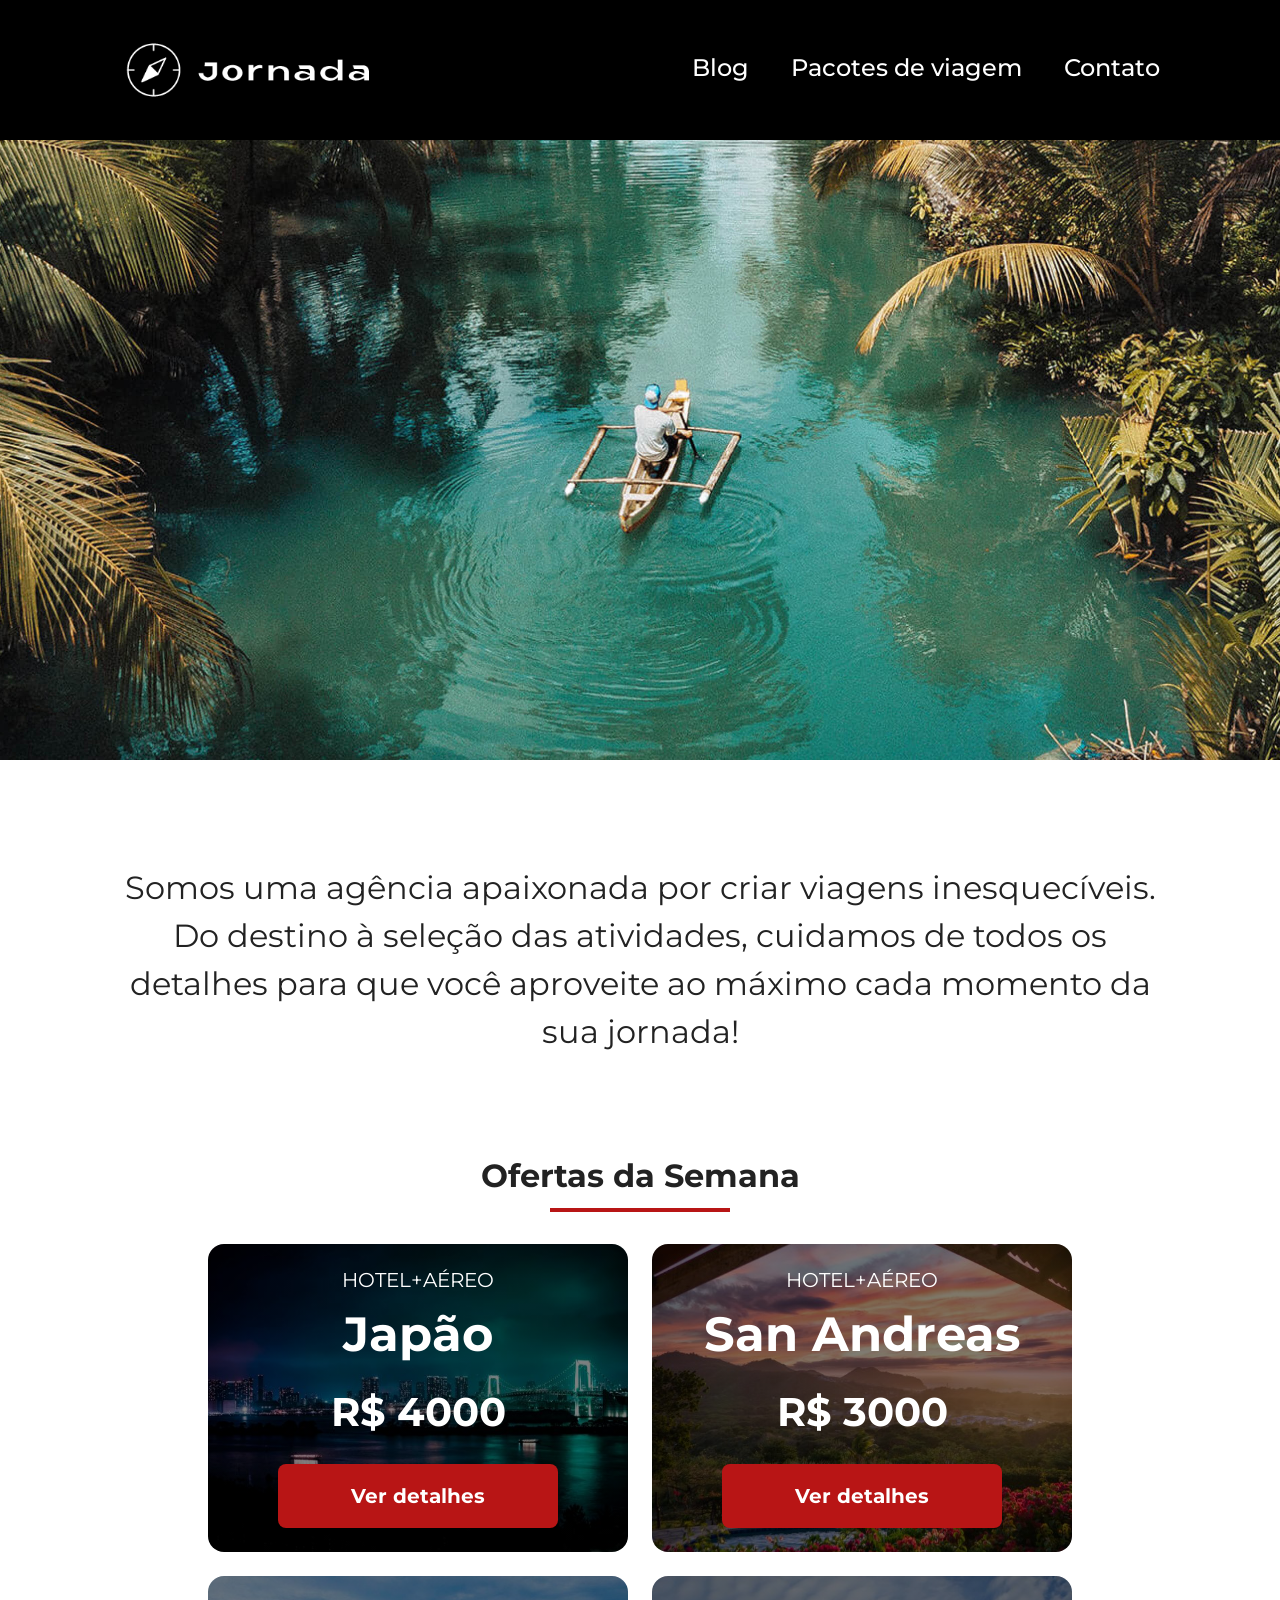
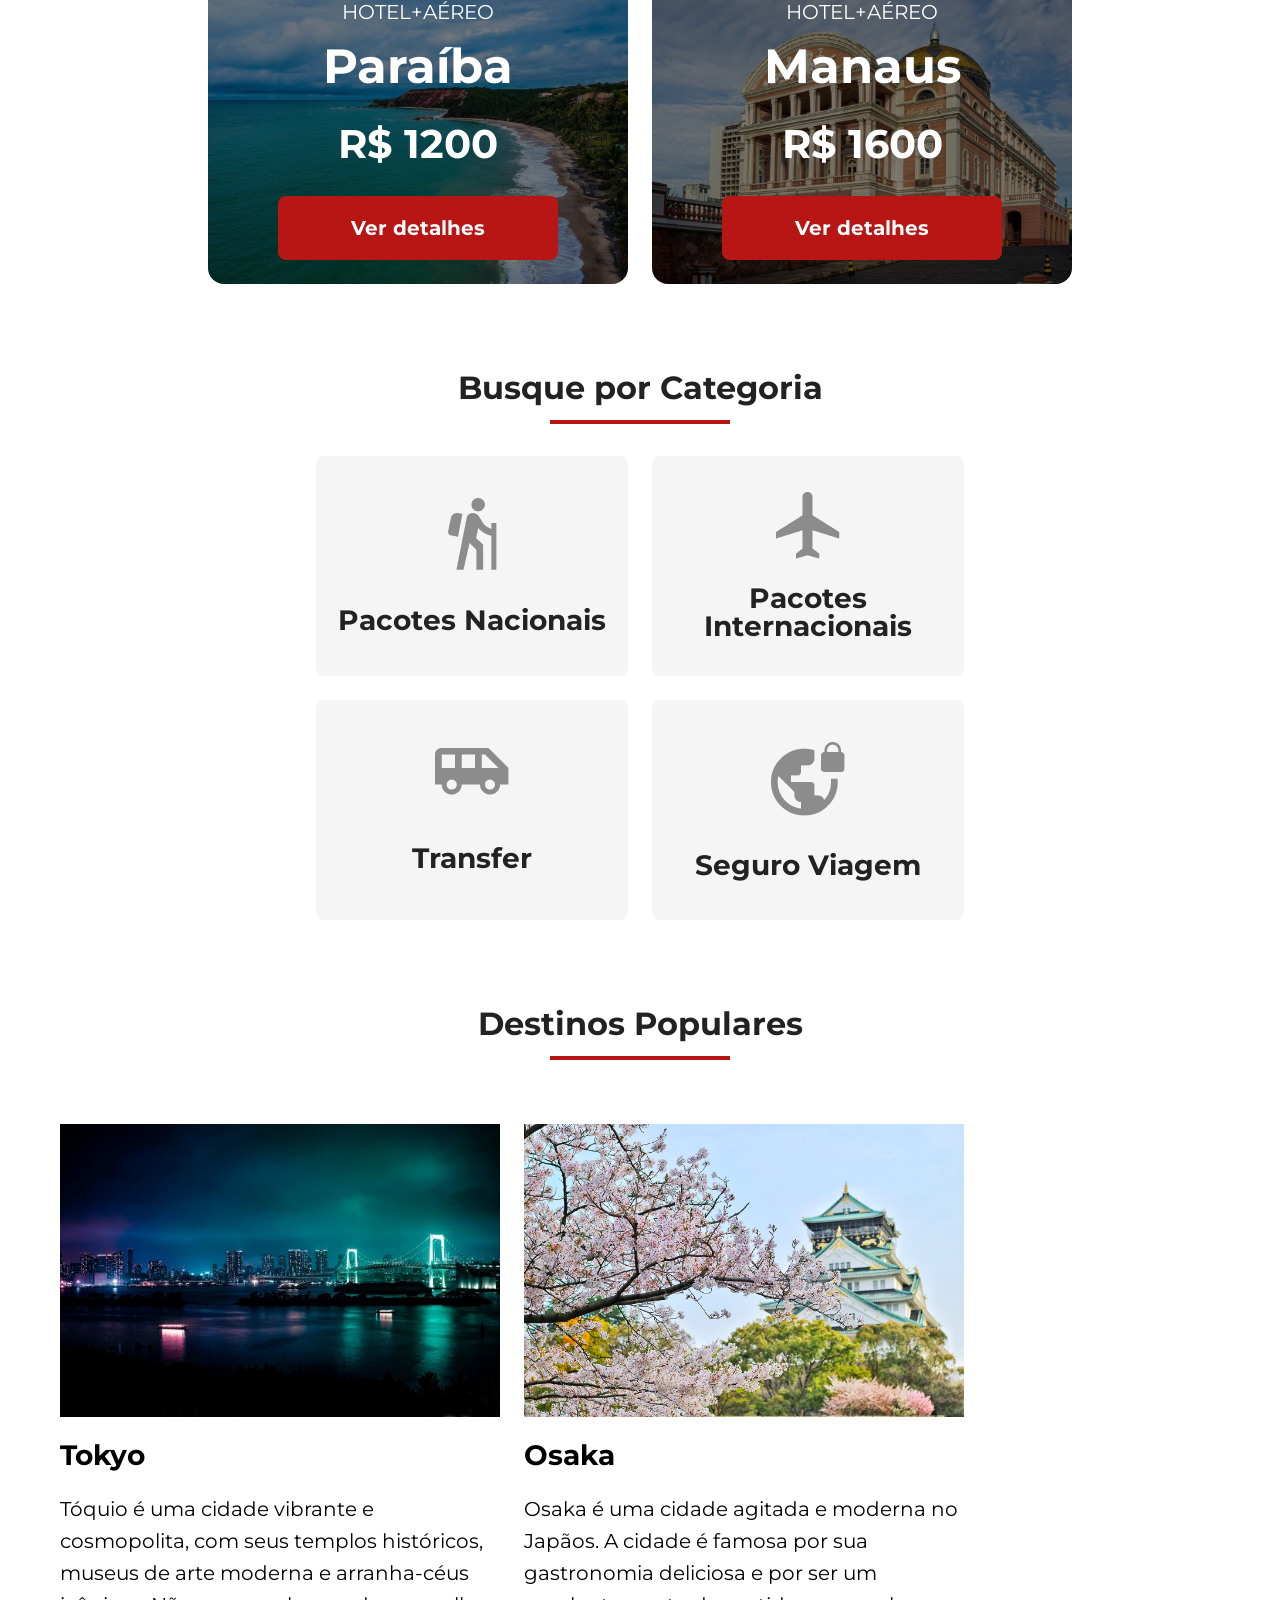
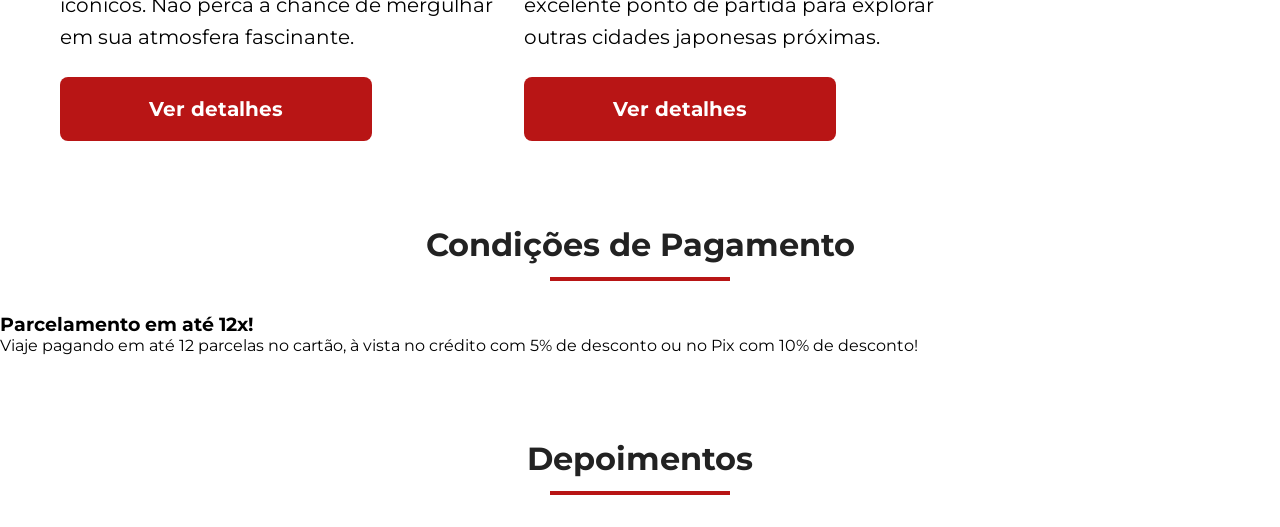
==== index.html @ 53c97cdc "estrutura da secao" ====
<!doctype html>
<html lang="pt-BR">
  <head>
    <meta charset="UTF-8" />
    <meta name="viewport" content="width=device-width, initial-scale=1.0" />
    <link rel="icon" href="./imgs/favicon.png" type="image/png" />
    <link rel="stylesheet" href="./css/styles.css" />
    <title>Jornada Viagens</title>
  </head>
  <body>
    <header class="main-header">
      <a class="logo" href="index.html" title="voltar para a página inicial">
        <img
          class="img-mobile"
          src="./imgs/logo-bussola-white.png"
          alt="Bussola do logo Jornada Viagens na cor branca"
        />
        <img
          class="img-desktop"
          src="./imgs/jornada-logo.png"
          alt="Logo Jornada Viagens na cor branca"
        />
      </a>
      <div class="navigation-menu">
        <label for="menu">
          <img src="./imgs/hamburguer-menu.png" alt="menu" />
        </label>
        <input type="checkbox" id="menu" hidden />
        <nav>
          <ul class="list-links">
            <li>
              <a href="blog.html" target="_blank" title="Acessar Blog">Blog</a>
            </li>
            <li>
              <a
                href="pacotes-de-viagens.html"
                target="_blank"
                title="Acessar Pacotes de viagem"
                >Pacotes de viagem</a
              >
            </li>
            <li>
              <a href="contato.html" target="_blank" title="Acessar Contato"
                >Contato</a
              >
            </li>
          </ul>
        </nav>
      </div>
    </header>
    <section class="hero-section">
      <div class="hero-img"></div>
      <h2>
        Somos uma agência apaixonada por criar viagens inesquecíveis. Do destino
        à seleção das atividades, cuidamos de todos os detalhes para que você
        aproveite ao máximo cada momento da sua jornada!
      </h2>
    </section>
    <section class="offers-section">
      <div class="section-title">
        <h2>Ofertas da Semana</h2>
        <hr />
      </div>
      <div class="offers-cards">
        <article class="offer-single-card japao">
          <header>HOTEL+AÉREO</header>
          <section>
            <h3>
              <span>Japão</span><br />
              R$ 4000 <br />
            </h3>
          </section>
          <footer><a class="button" href="./">Ver detalhes</a></footer>
        </article>
        <article class="offer-single-card san-andreas">
          <header>HOTEL+AÉREO</header>
          <section>
            <h3>
              <span>San Andreas</span><br />
              R$ 3000 <br />
            </h3>
          </section>
          <footer><a class="button" href="./">Ver detalhes</a></footer>
        </article>
        <article class="offer-single-card paraiba">
          <header>HOTEL+AÉREO</header>
          <section>
            <h3>
              <span>Paraíba</span><br />
              R$ 1200 <br />
            </h3>
          </section>
          <footer><a class="button" href="./">Ver detalhes</a></footer>
        </article>
        <article class="offer-single-card manaus">
          <header>HOTEL+AÉREO</header>
          <section>
            <h3>
              <span>Manaus</span><br />
              R$ 1600 <br />
            </h3>
          </section>
          <footer><a class="button" href="./">Ver detalhes</a></footer>
        </article>
      </div>
    </section>
    <section class="categories-section">
      <div class="section-title">
        <h2>Busque por Categoria</h2>
        <hr />
      </div>
      <div class="category-cards">
        <article>
          <a href="./" class="category-single-card"
            ><img
              class="category-icon nacionais"
              src="./imgs/ícone - pacotes nacionais.png"
            />
            <h3>Pacotes Nacionais</h3></a
          >
        </article>
        <article>
          <a href="./" class="category-single-card">
            <img
              class="category-icon internacionais"
              src="./imgs/ícone - pacotes interacionais copy.png"
            />
            <h3>Pacotes Internacionais</h3>
          </a>
        </article>
        <article>
          <a href="./" class="category-single-card">
            <img
              class="category-icon transfer"
              src="./imgs/ícone -transfer.png"
            />
            <h3>Transfer</h3>
          </a>
        </article>
        <article>
          <a href="./" class="category-single-card">
            <img
              class="category-icon seguro"
              src="./imgs/ícone - seguro viagem.png"
            />
            <h3>Seguro Viagem</h3>
          </a>
        </article>
      </div>
    </section>
    <section class="destinations-section">
      <div class="section-title">
        <h2>Destinos Populares</h2>
        <hr />
      </div>
      <div class="destinations-articles">
        <article class="destinations-description-block">
          <img src="./imgs/bg-card-japao.jpg" alt="Foto da noite em Tóquio" />
          <h4>Tokyo</h4>
          <p>
            Tóquio é uma cidade vibrante e cosmopolita, com seus templos
            históricos, museus de arte moderna e arranha-céus icônicos. Não
            perca a chance de mergulhar em sua atmosfera fascinante.
          </p>
          <a class="button" href="./">Ver detalhes</a>
        </article>
        <article class="destinations-description-block">
          <img
            src="./imgs/osaka.jpg"
            alt="Foto de uma árvore de cerejeira com uma torre azul ao fundo."
          />
          <h4>Osaka</h4>
          <p>
            Osaka é uma cidade agitada e moderna no Japãos. A cidade é famosa
            por sua gastronomia deliciosa e por ser um excelente ponto de
            partida para explorar outras cidades japonesas próximas.
          </p>
          <a class="button" href="./">Ver detalhes</a>
        </article>
      </div>
    </section>
    <section class="payment-section">
      <div class="section-title">
        <h2>Condições de Pagamento</h2>
        <hr />
      </div>
      <article class="payment-conditions">
        <div class="payment-description">
          <h3>Parcelamento em até 12x!</h3>
          <p>
            Viaje pagando em até 12 parcelas no cartão, à vista no crédito com
            5% de desconto ou no Pix com 10% de desconto!
          </p>
        </div>
        <div class="payment-imgs-grid">
          <div class="img-content bag"></div>
          <div class="img-content passport"></div>
          <div class="img-content people"></div>
        </div>
      </article>
    </section>
    <section class="testimonies-section">
      <div class="section-title">
        <h2>Depoimentos</h2>
        <hr />
      </div>
    </section>
  </body>
</html>
---- css/styles.css ----
@import url(./global.css);
@import url(./header.css); 
@import url(./hero.css);
@import url(./offers.css); 
@import url(./categories.css); 
@import url(./destinations.css);
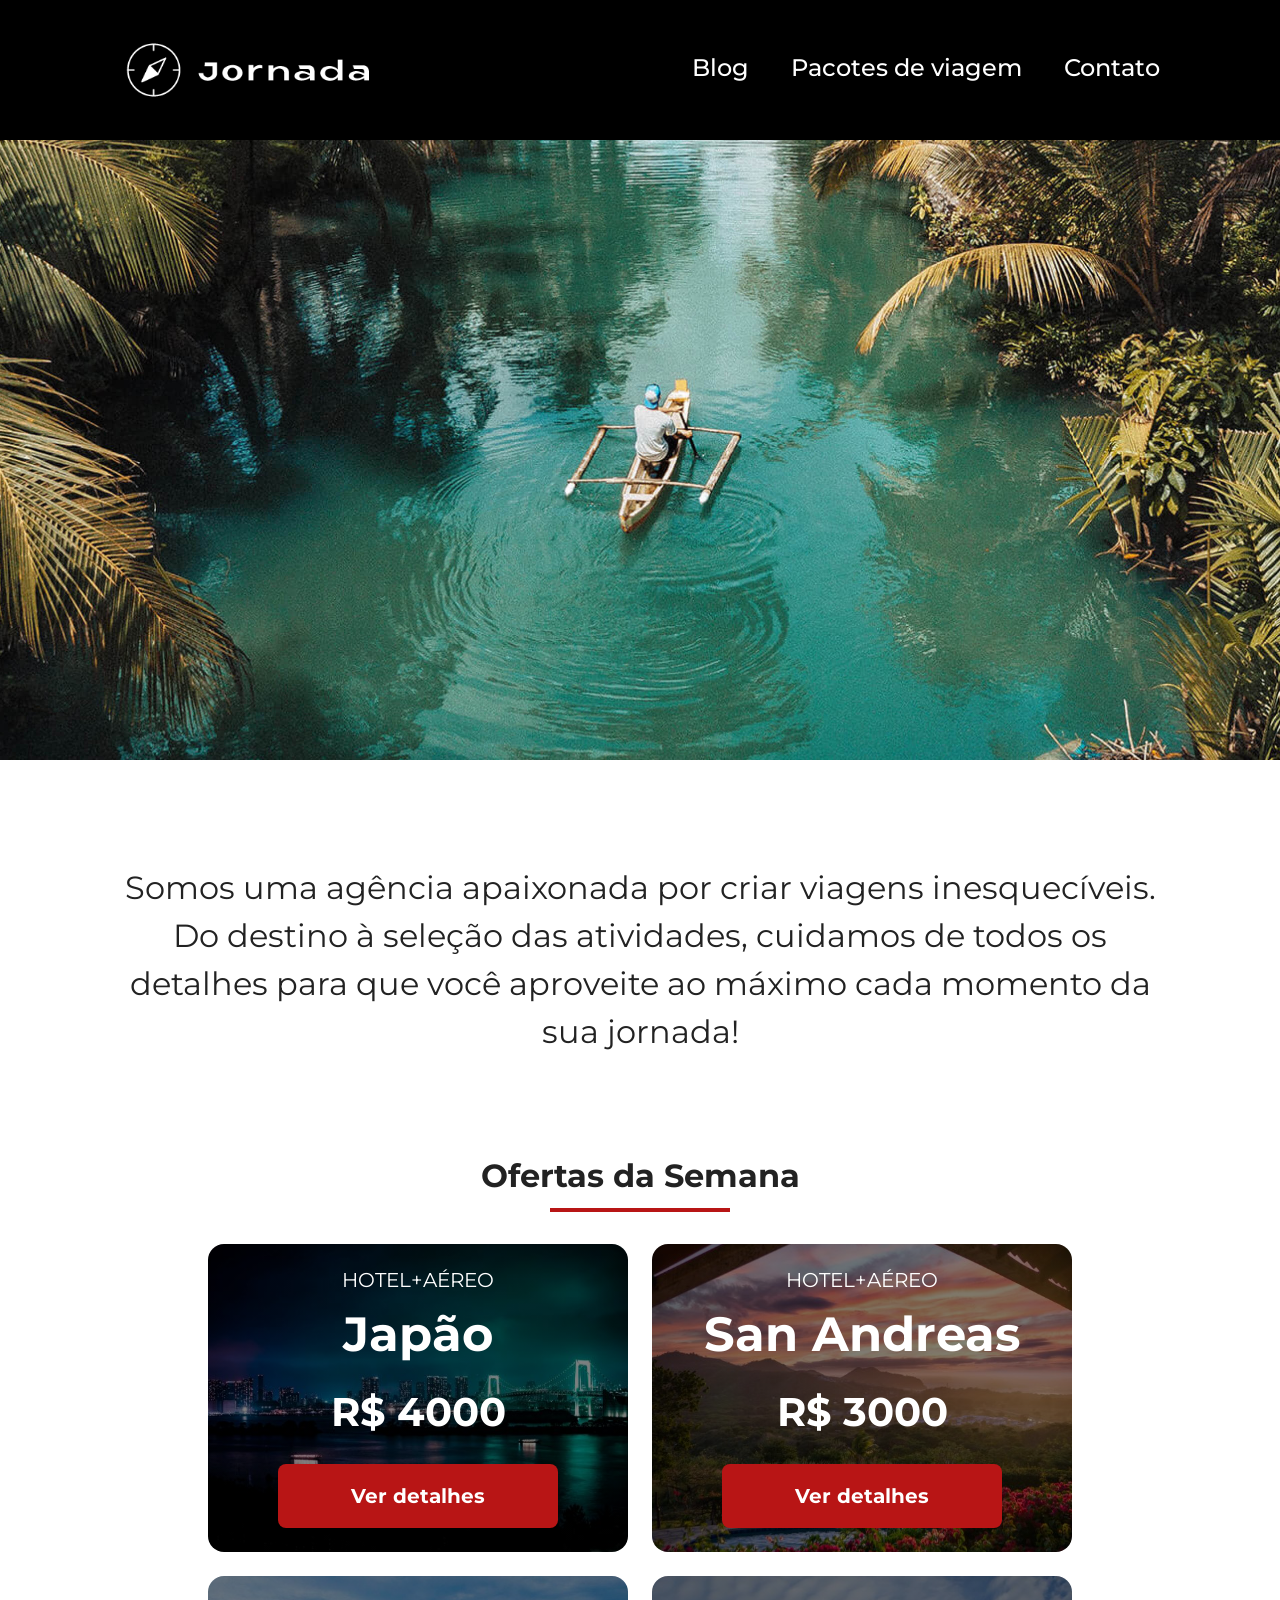
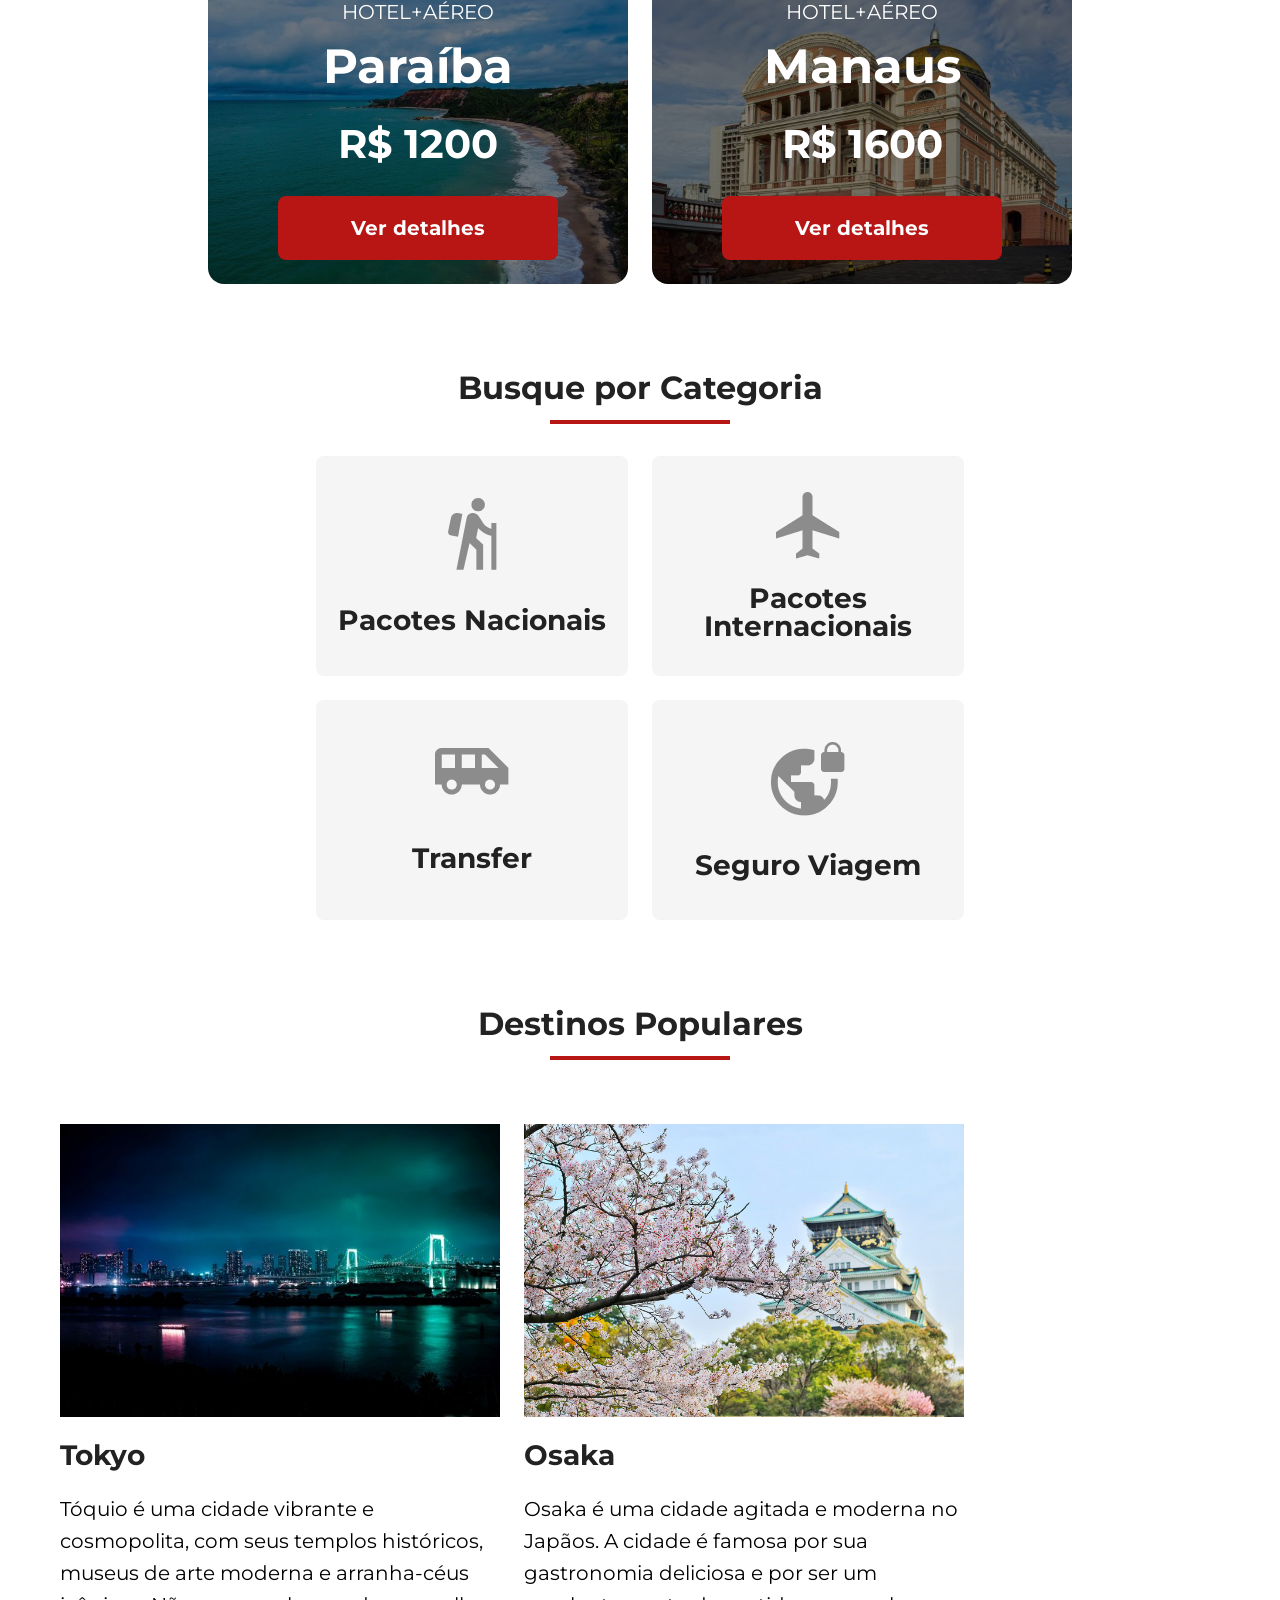
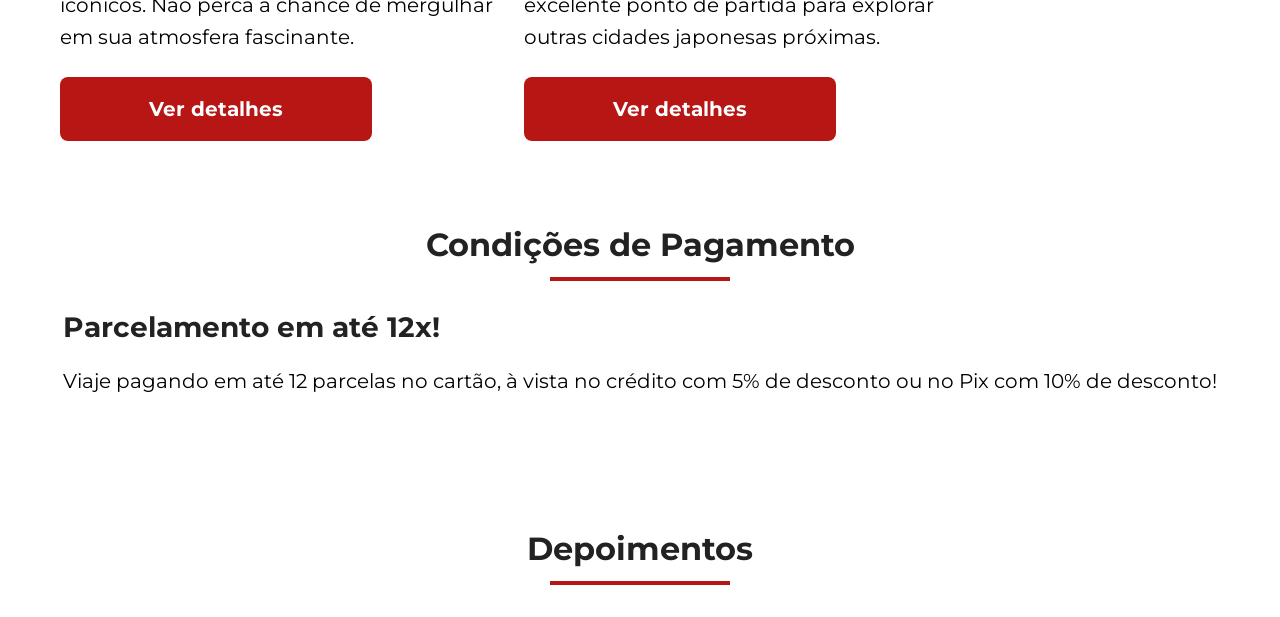
==== commit ccf727f7: "componentizando titulos e textos" ====
--- a/index.html
+++ b/index.html
@@ -50,7 +50,7 @@
     </header>
     <section class="hero-section">
       <div class="hero-img"></div>
-      <h2>
+      <h2 class="content-text">
         Somos uma agência apaixonada por criar viagens inesquecíveis. Do destino
         à seleção das atividades, cuidamos de todos os detalhes para que você
         aproveite ao máximo cada momento da sua jornada!
@@ -116,7 +116,7 @@
               class="category-icon nacionais"
               src="./imgs/ícone - pacotes nacionais.png"
             />
-            <h3>Pacotes Nacionais</h3></a
+            <h3 class="content-title">Pacotes Nacionais</h3></a
           >
         </article>
         <article>
@@ -125,7 +125,7 @@
               class="category-icon internacionais"
               src="./imgs/ícone - pacotes interacionais copy.png"
             />
-            <h3>Pacotes Internacionais</h3>
+            <h3 class="content-title">Pacotes Internacionais</h3>
           </a>
         </article>
         <article>
@@ -134,7 +134,7 @@
               class="category-icon transfer"
               src="./imgs/ícone -transfer.png"
             />
-            <h3>Transfer</h3>
+            <h3 class="content-title">Transfer</h3>
           </a>
         </article>
         <article>
@@ -143,7 +143,7 @@
               class="category-icon seguro"
               src="./imgs/ícone - seguro viagem.png"
             />
-            <h3>Seguro Viagem</h3>
+            <h3 class="content-title">Seguro Viagem</h3>
           </a>
         </article>
       </div>
@@ -156,8 +156,8 @@
       <div class="destinations-articles">
         <article class="destinations-description-block">
           <img src="./imgs/bg-card-japao.jpg" alt="Foto da noite em Tóquio" />
-          <h4>Tokyo</h4>
-          <p>
+          <h4 class="content-title">Tokyo</h4>
+          <p class="content-text">
             Tóquio é uma cidade vibrante e cosmopolita, com seus templos
             históricos, museus de arte moderna e arranha-céus icônicos. Não
             perca a chance de mergulhar em sua atmosfera fascinante.
@@ -169,8 +169,8 @@
             src="./imgs/osaka.jpg"
             alt="Foto de uma árvore de cerejeira com uma torre azul ao fundo."
           />
-          <h4>Osaka</h4>
-          <p>
+          <h4 class="content-title">Osaka</h4>
+          <p class="content-text">
             Osaka é uma cidade agitada e moderna no Japãos. A cidade é famosa
             por sua gastronomia deliciosa e por ser um excelente ponto de
             partida para explorar outras cidades japonesas próximas.
@@ -186,8 +186,8 @@
       </div>
       <article class="payment-conditions">
         <div class="payment-description">
-          <h3>Parcelamento em até 12x!</h3>
-          <p>
+          <h3 class="content-title">Parcelamento em até 12x!</h3>
+          <p class="content-text">
             Viaje pagando em até 12 parcelas no cartão, à vista no crédito com
             5% de desconto ou no Pix com 10% de desconto!
           </p>
--- a/css/styles.css
+++ b/css/styles.css
@@ -3,4 +3,6 @@
 @import url(./hero.css);
 @import url(./offers.css); 
 @import url(./categories.css); 
-@import url(./destinations.css);  +@import url(./destinations.css);  
+@import url(./testimonies.css); 
+@import url(./payments.css);  
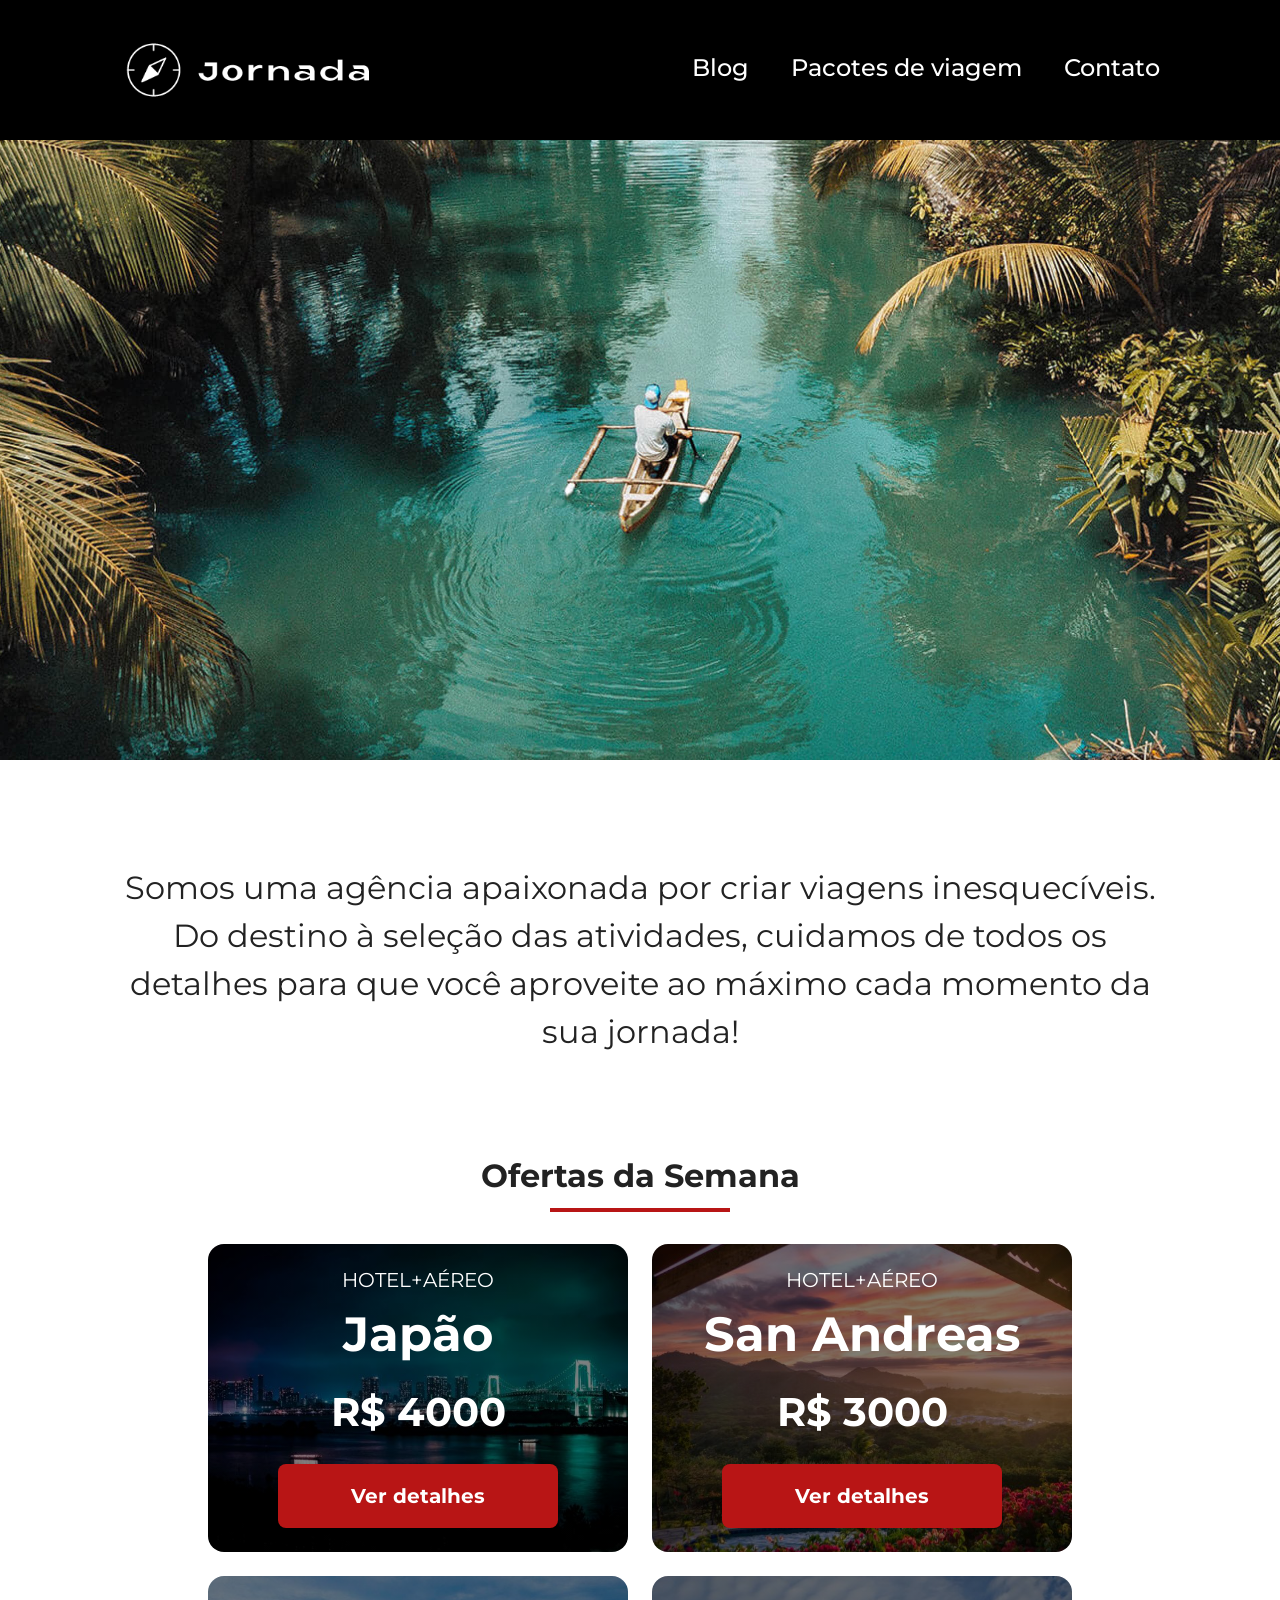
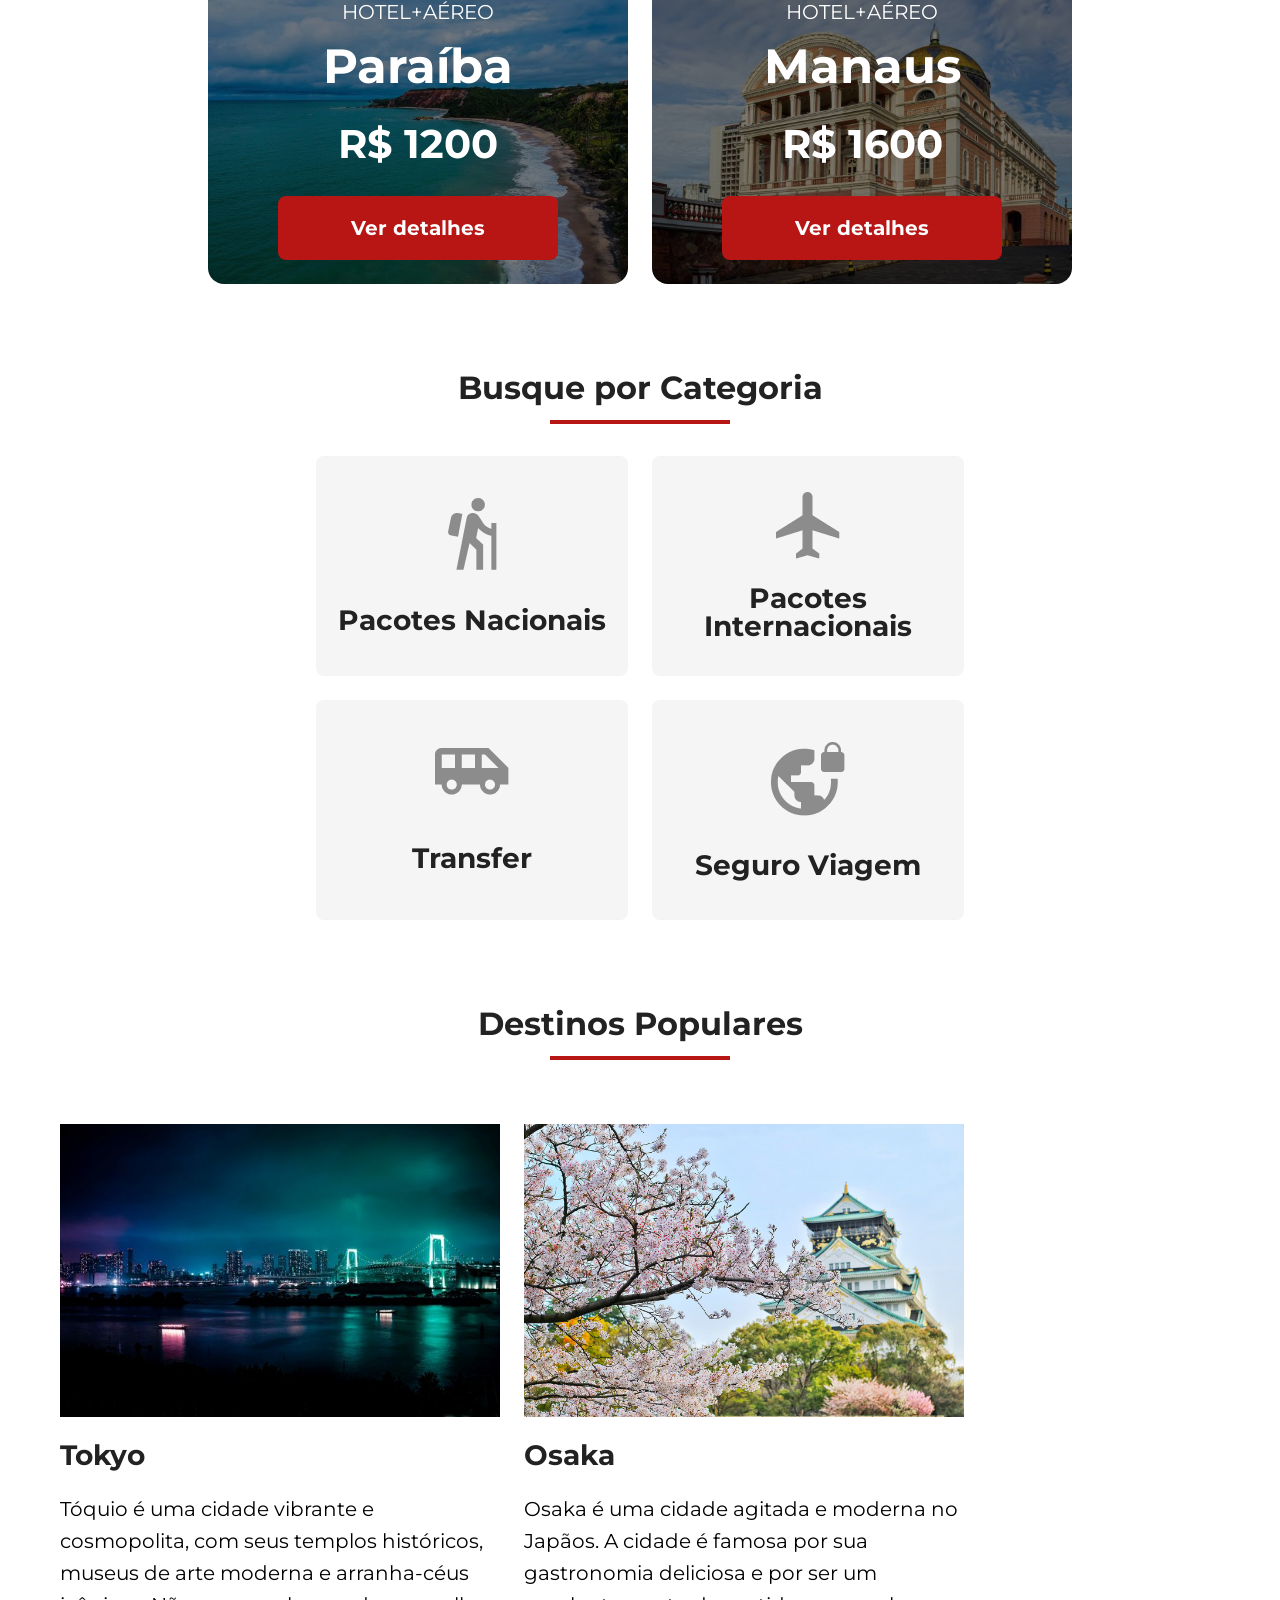
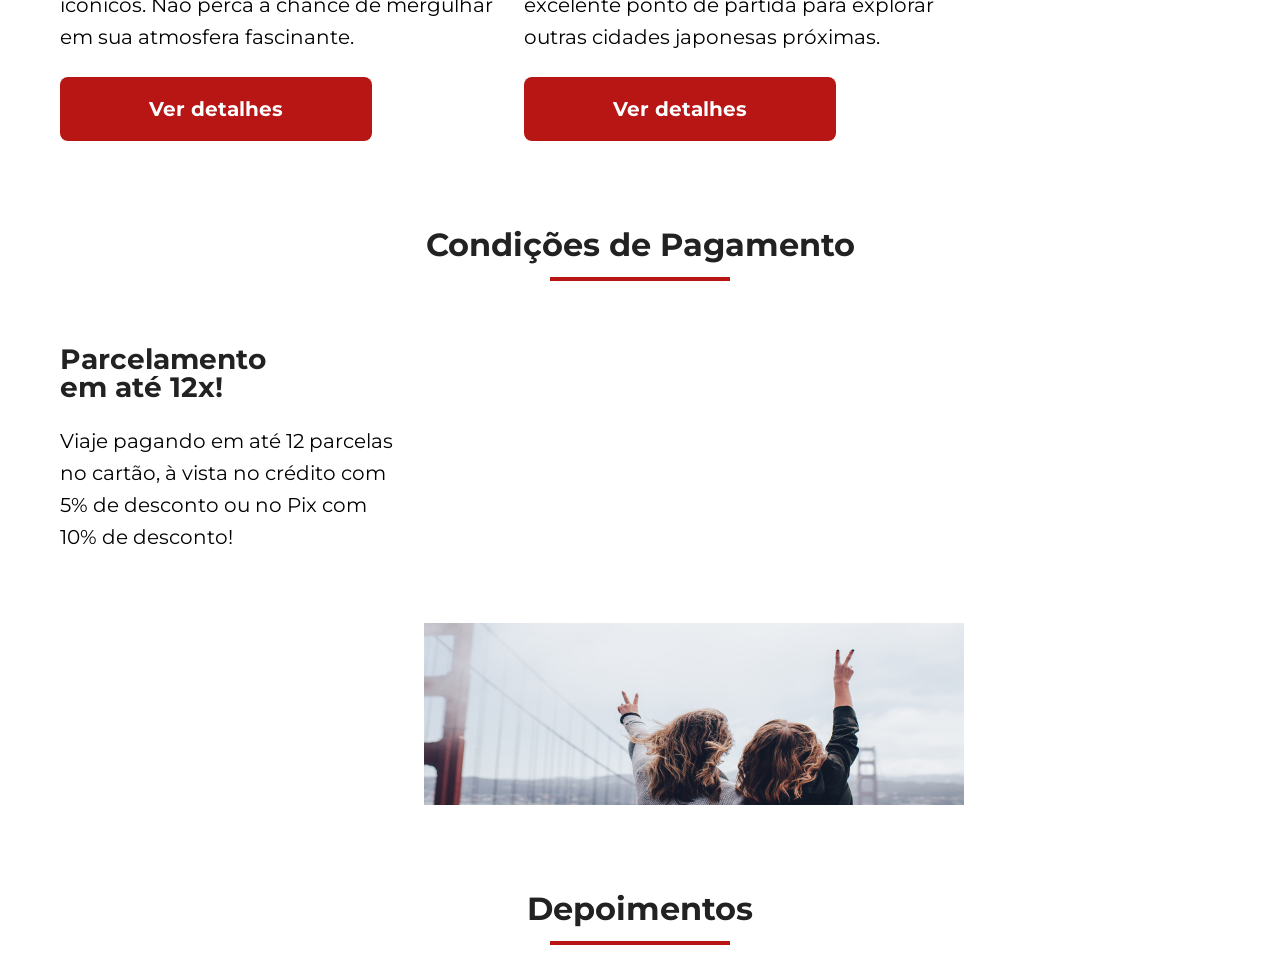
==== commit f9b0e93e: "finaliza seção de pagamentos, com grid e responsividade" ====
--- a/index.html
+++ b/index.html
@@ -193,7 +193,7 @@
           </p>
         </div>
         <div class="payment-imgs-grid">
-          <div class="img-content bag"></div>
+          <div class="img-content bags"></div>
           <div class="img-content passport"></div>
           <div class="img-content people"></div>
         </div>
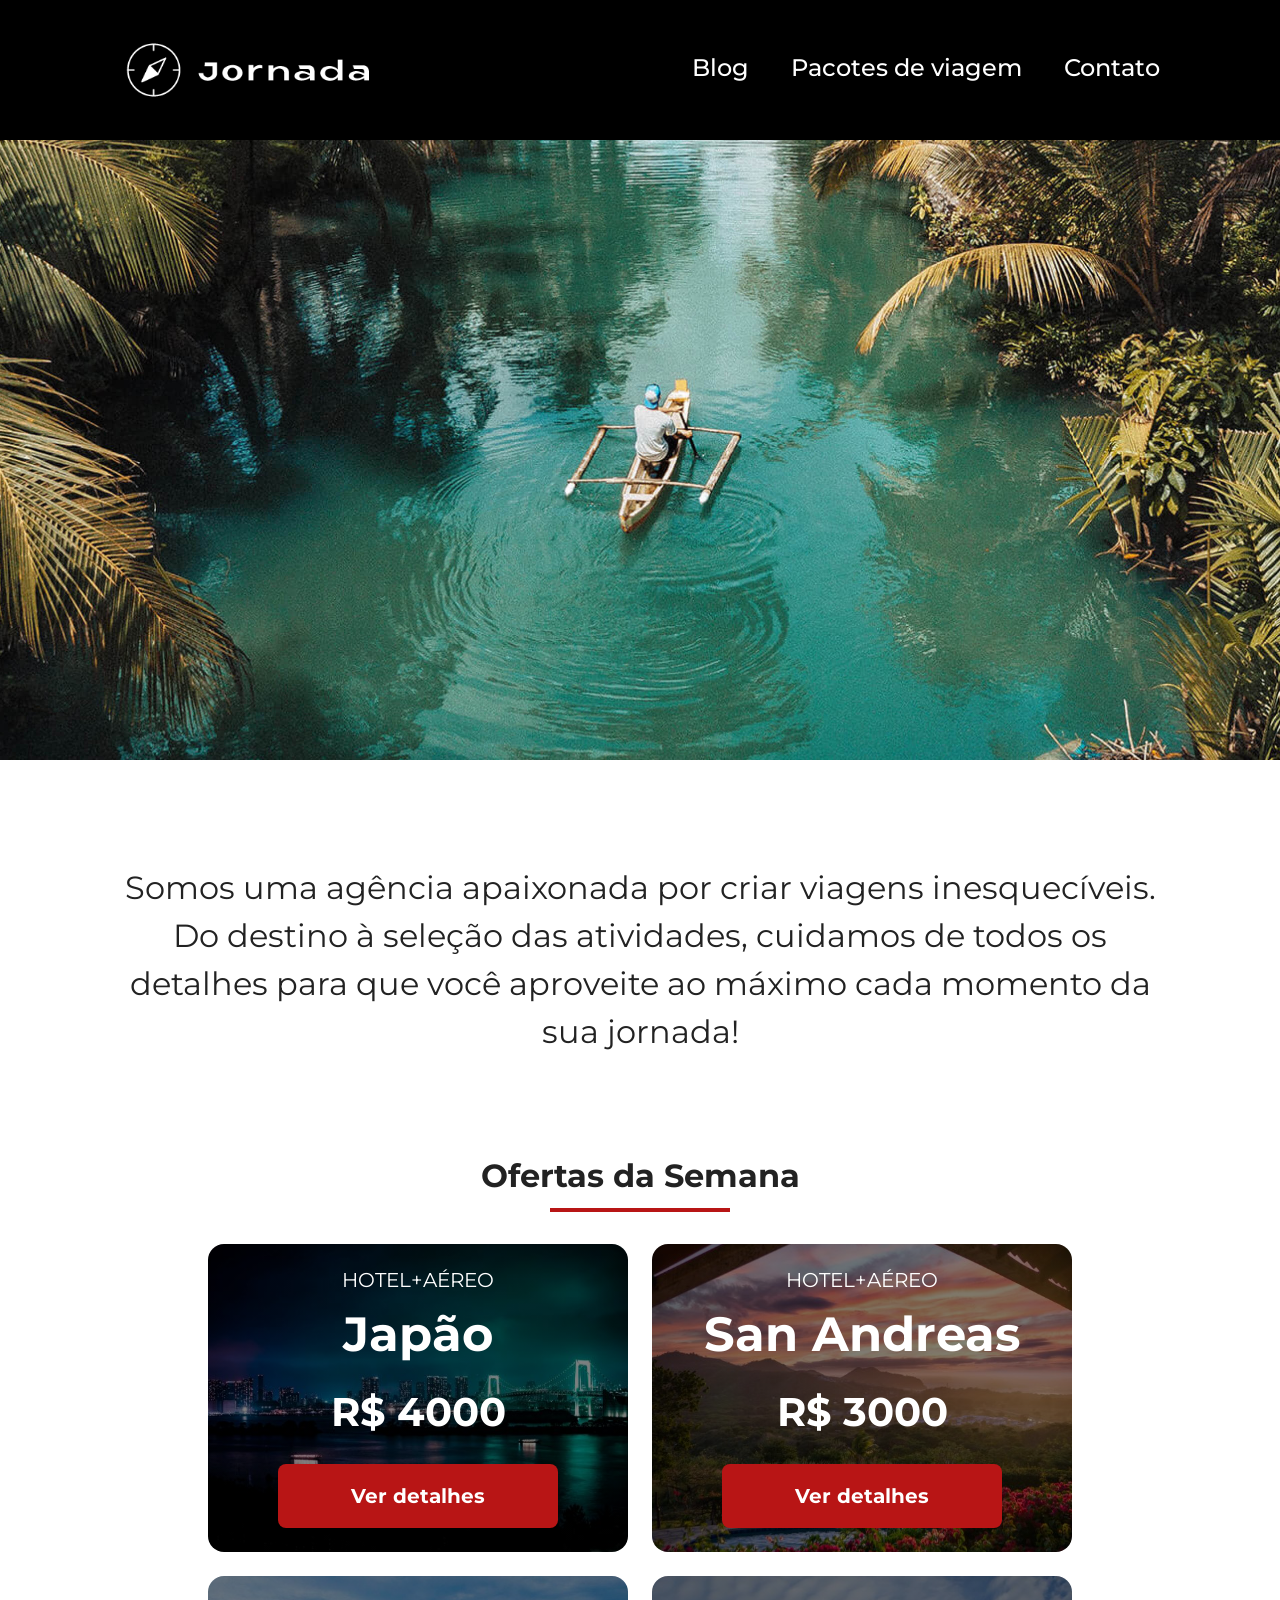
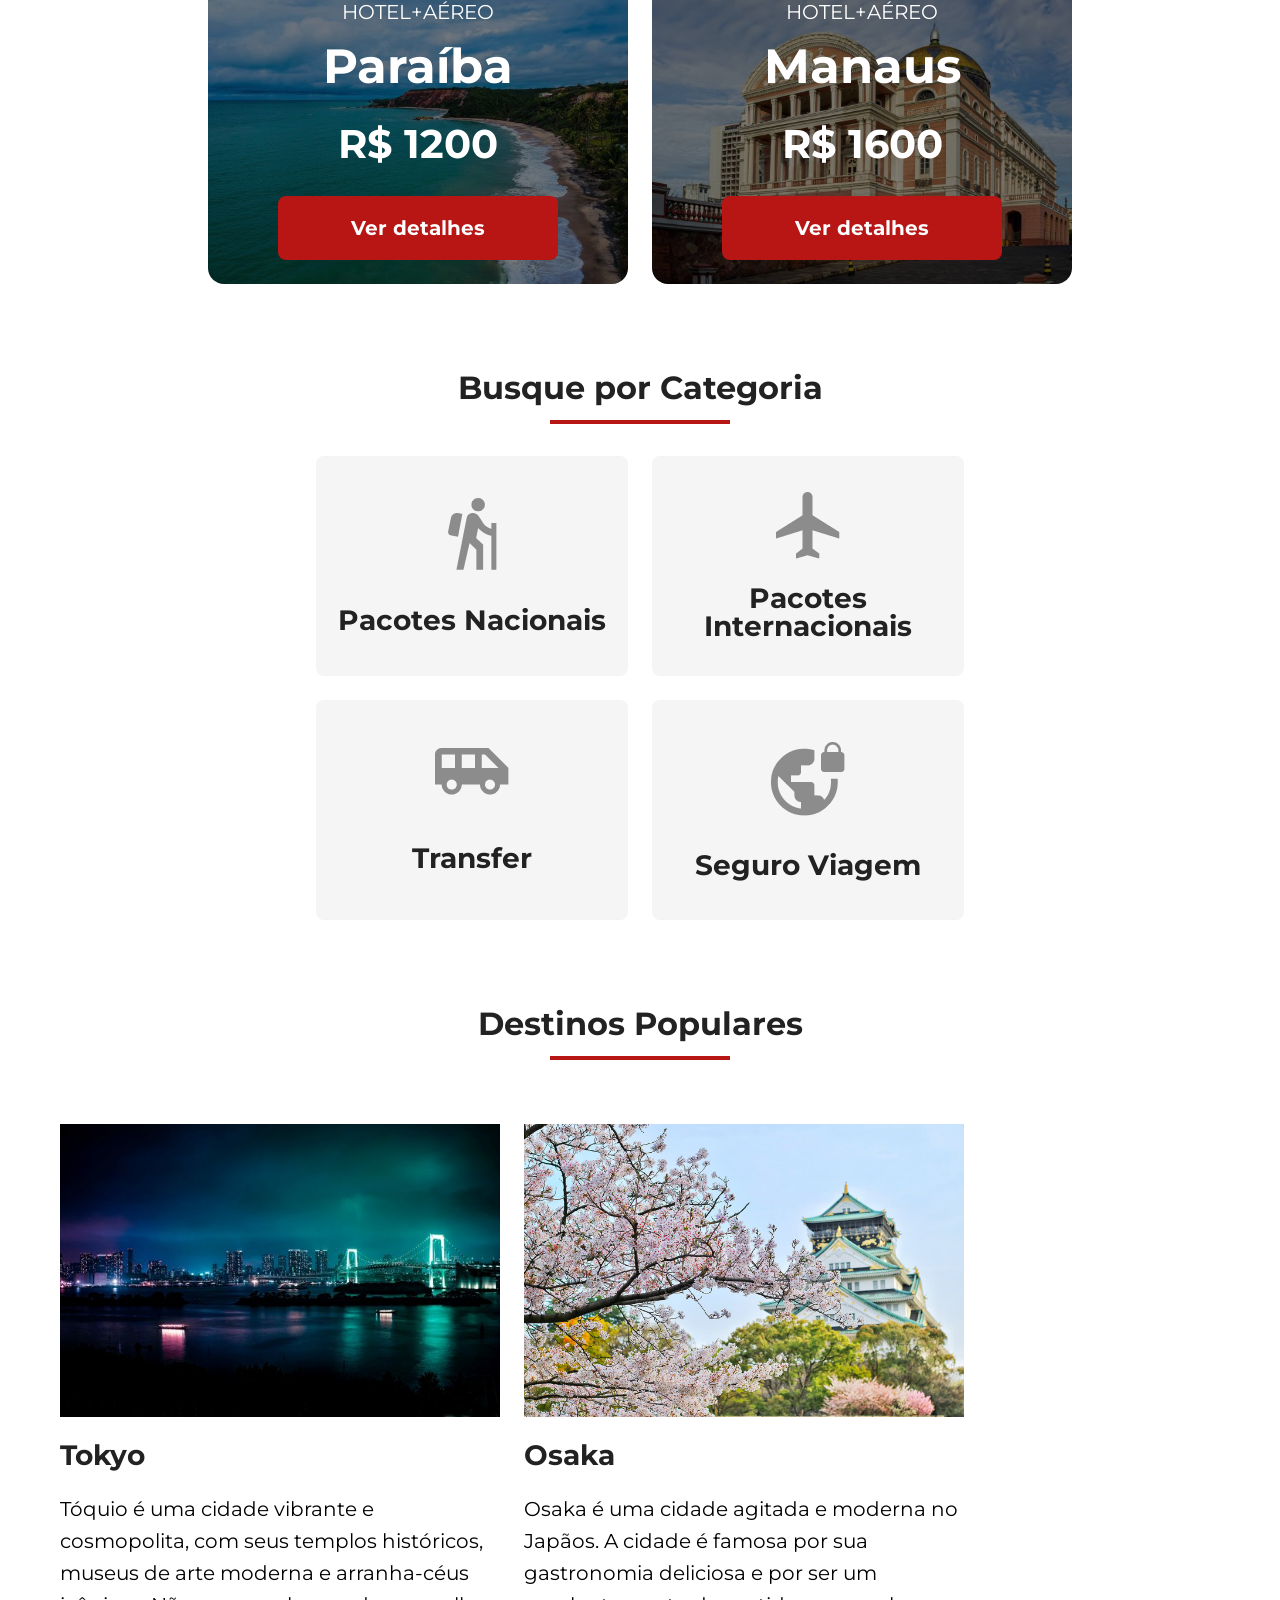
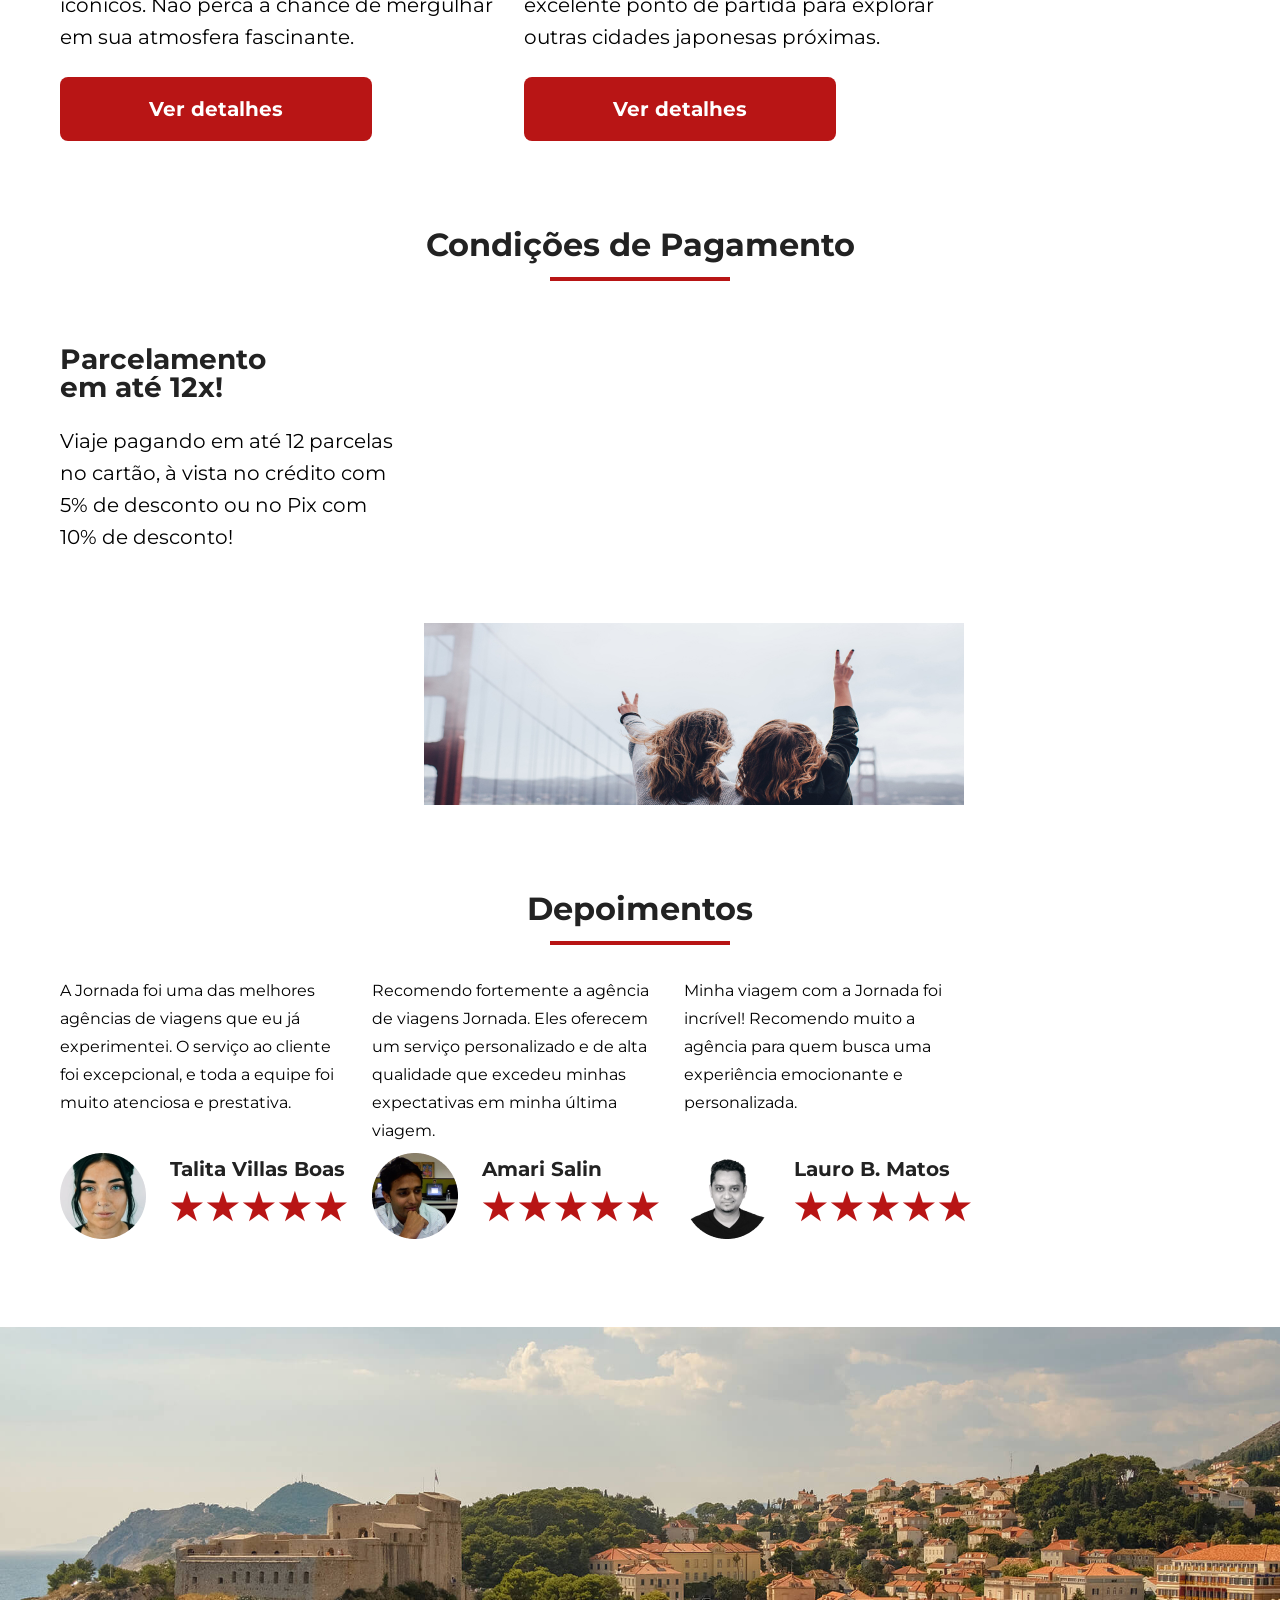
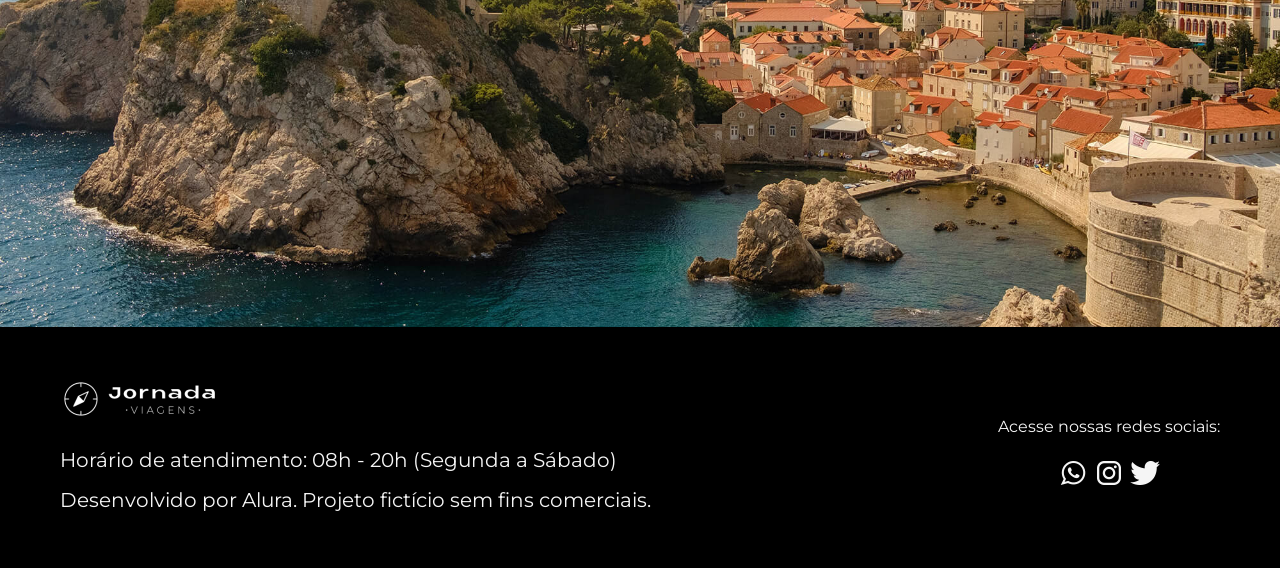
==== commit e227706f: "seção de depoimentos e footer" ====
--- a/index.html
+++ b/index.html
@@ -204,6 +204,111 @@
         <h2>Depoimentos</h2>
         <hr />
       </div>
-    </section>
+      <div class="testimonies-content">
+        <div class="testimony-block">
+          <article>
+            <header>
+              <p>
+                A Jornada foi uma das melhores agências de viagens que eu já
+                experimentei. O serviço ao cliente foi excepcional, e toda a
+                equipe foi muito atenciosa e prestativa.
+              </p>
+            </header>
+            <footer class="testimony-footer">
+              <img src="./imgs/testimony1.png" />
+              <div class="testimony-footer-text">
+                <h4>Talita Villas Boas</h4>
+                <div class="rating">
+                  <span class="star">&#9733;</span>
+                  <span class="star">&#9733;</span>
+                  <span class="star">&#9733;</span>
+                  <span class="star">&#9733;</span>
+                  <span class="star">&#9733;</span>
+                </div>
+              </div>
+            </footer>
+          </article>
+        </div>
+        <div class="testimony-block">
+          <article>
+            <header>
+              <p>
+                Recomendo fortemente a agência de viagens Jornada. Eles oferecem
+                um serviço personalizado e de alta qualidade que excedeu minhas
+                expectativas em minha última viagem.
+              </p>
+            </header>
+            <footer class="testimony-footer">
+              <img src="./imgs/testimony2.png" />
+              <div class="testimony-footer-text">
+                <h4>Amari Salin</h4>
+                <div class="rating">
+                  <span class="star">&#9733;</span>
+                  <span class="star">&#9733;</span>
+                  <span class="star">&#9733;</span>
+                  <span class="star">&#9733;</span>
+                  <span class="star">&#9733;</span>
+                </div>
+              </div>
+            </footer>
+          </article>
+        </div>
+        <div class="testimony-block">
+          <article>
+            <header>
+              <p>
+                Minha viagem com a Jornada foi incrível! Recomendo muito a
+                agência para quem busca uma experiência emocionante e
+                personalizada.
+              </p>
+            </header>
+            <footer class="testimony-footer">
+              <img src="./imgs/testimony3.png" />
+              <div class="testimony-footer-text">
+                <h4>Lauro B. Matos</h4>
+                <div class="rating">
+                  <span class="star">&#9733;</span>
+                  <span class="star">&#9733;</span>
+                  <span class="star">&#9733;</span>
+                  <span class="star">&#9733;</span>
+                  <span class="star">&#9733;</span>
+                </div>
+              </div>
+            </footer>
+          </article>
+        </div>
+      </div>
+    </section>
+    <footer class="main-footer">
+      <div class="footer-img"></div>
+      <div class="footer-content">
+        <div class="desktop-block">
+          <img
+            src="./imgs/Logo-branco-footer.png"
+            class="footer-logo"
+            alt="Logo Jornada Viagens"
+          />
+          <div class="footer-information">
+            <p>Horário de atendimento: 08h - 20h (Segunda a Sábado)</p>
+            <p>Desenvolvido por Alura. Projeto fictício sem fins comerciais.</p>
+          </div>
+        </div>
+
+        <div class="footer-social">
+          <p>Acesse nossas redes sociais:</p>
+          <div class="social-icons">
+            <a href="." target="_blank">
+              <img src="./imgs/Whatsapp 1.png" />
+            </a>
+            <a href="." target="_blank">
+              <img src="./imgs/Instragam 1.png" />
+            </a>
+            <a href="." target="_blank">
+              <img src="./imgs/Twiter 1.png" />
+            </a>
+          </div>
+        </div>
+      </div>
+    </footer>
   </body>
 </html>
--- a/css/styles.css
+++ b/css/styles.css
@@ -5,4 +5,5 @@
 @import url(./categories.css); 
 @import url(./destinations.css);  
 @import url(./testimonies.css); 
-@import url(./payments.css);  +@import url(./payments.css);  
+@import url(./footer.css);  
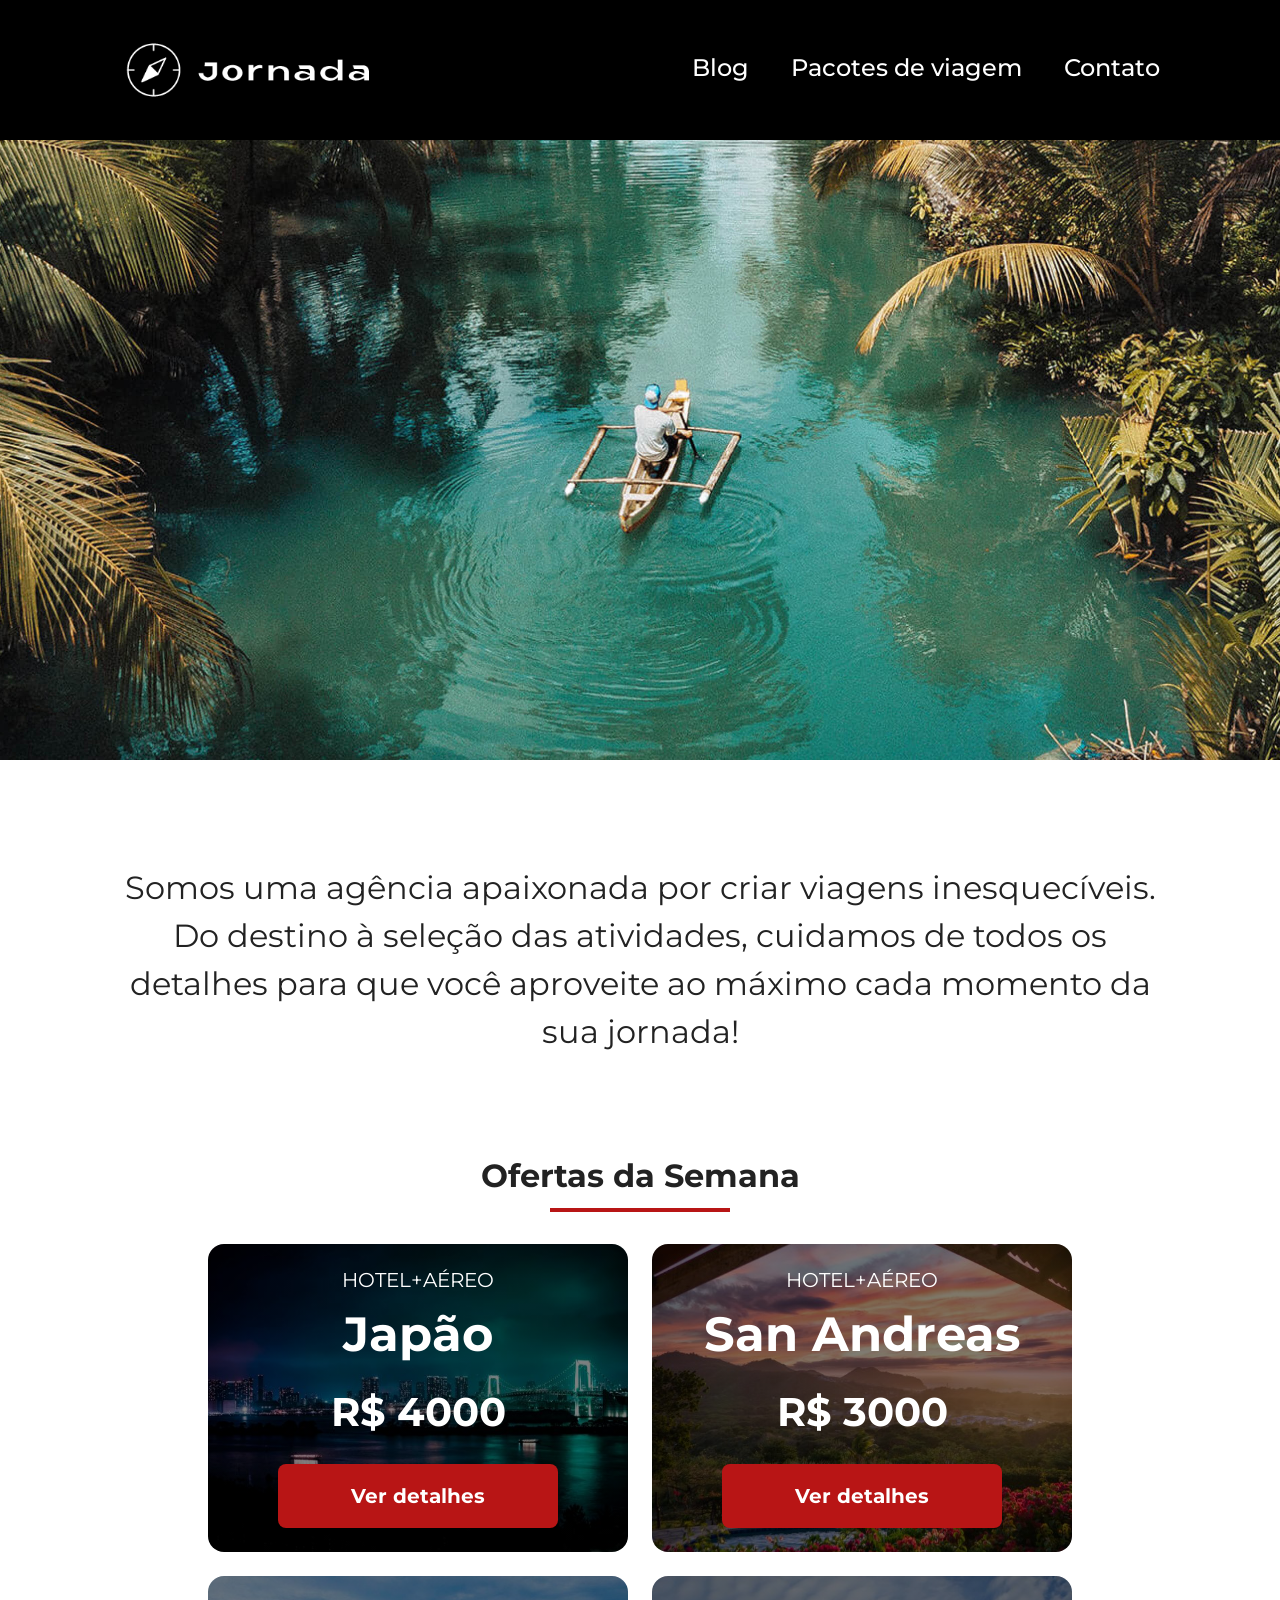
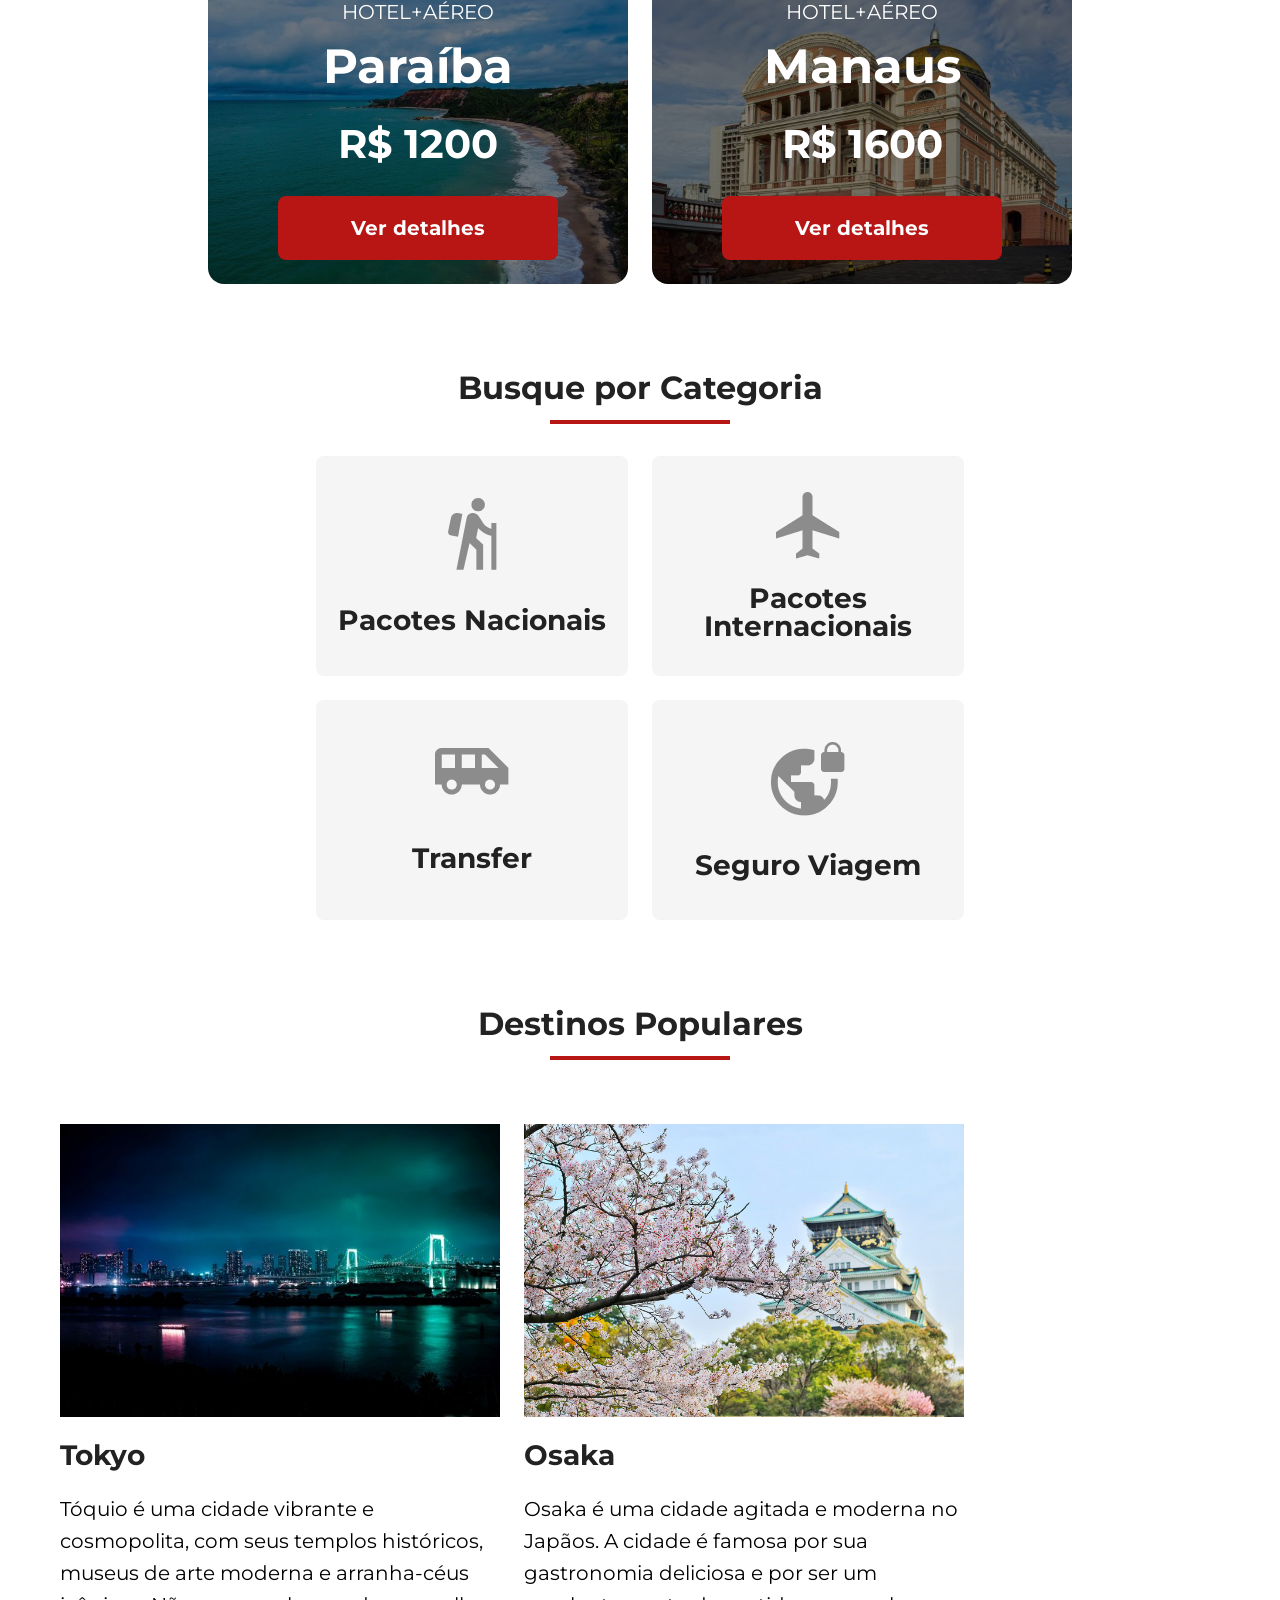
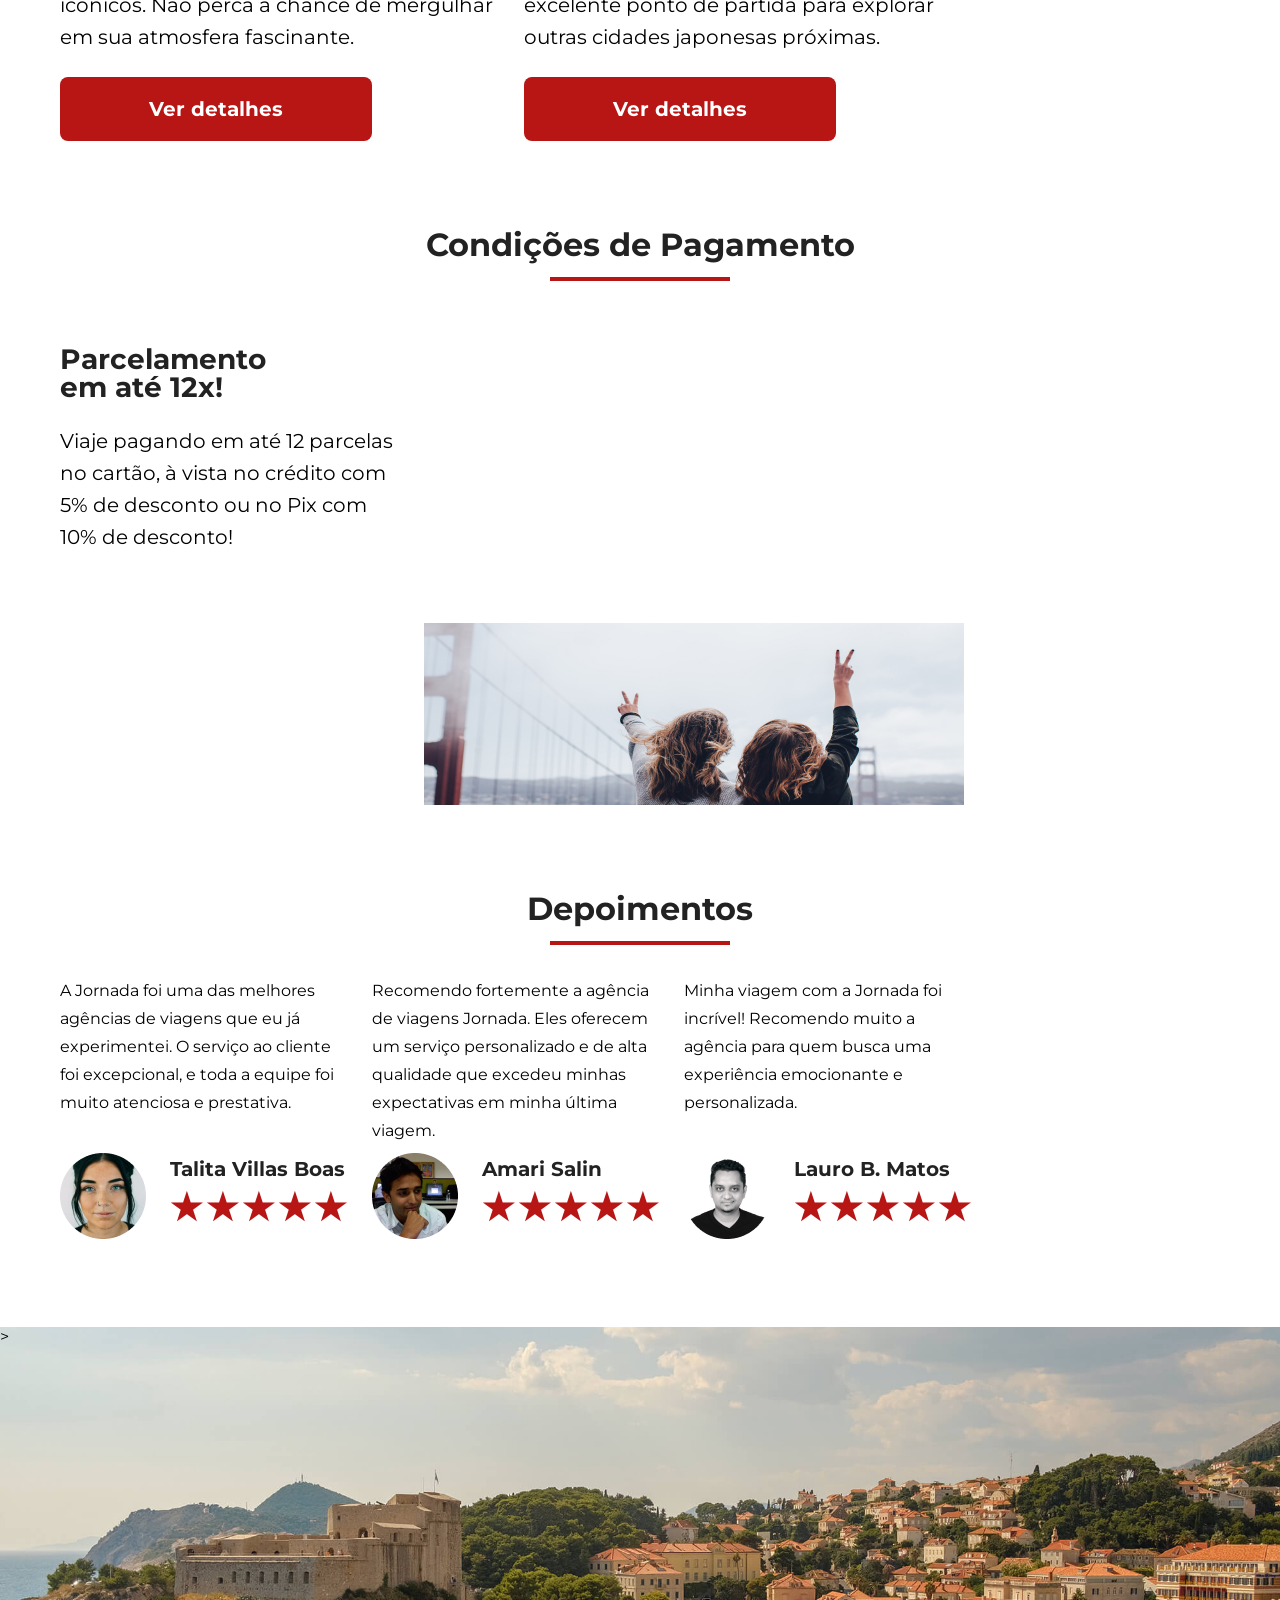
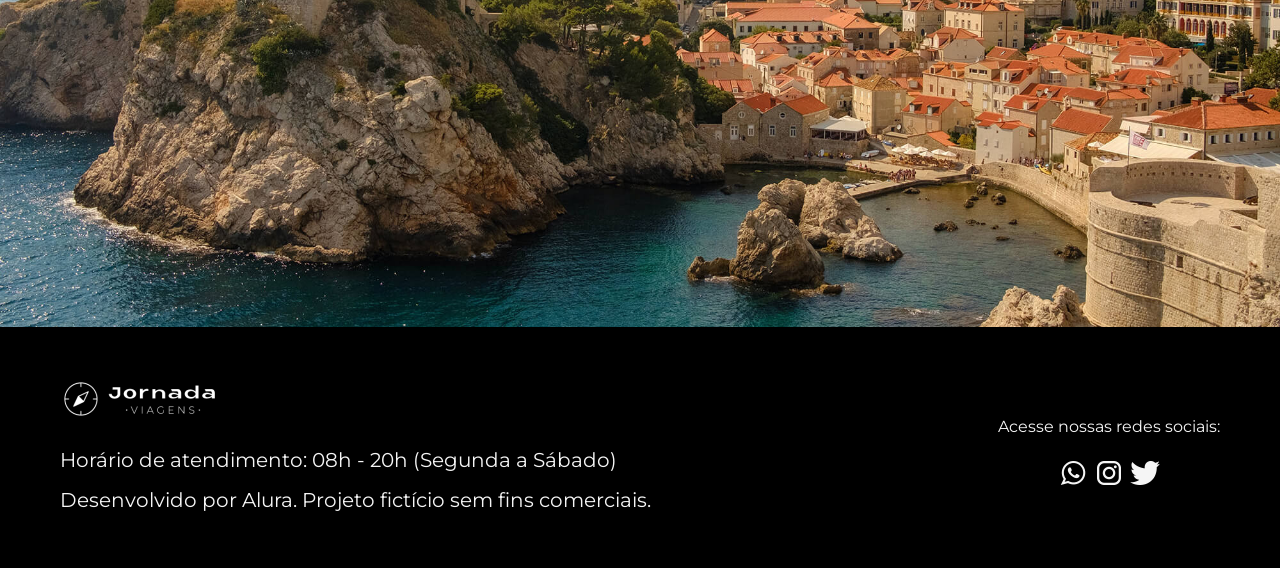
==== commit 5d730916: "aria label na bottom hero" ====
--- a/index.html
+++ b/index.html
@@ -9,38 +9,49 @@
   </head>
   <body>
     <header class="main-header">
-      <a class="logo" href="index.html" title="voltar para a página inicial">
+      <a class="logo" href="index.html" title="Ir para a página inicial">
         <img
           class="img-mobile"
           src="./imgs/logo-bussola-white.png"
-          alt="Bussola do logo Jornada Viagens na cor branca"
+          alt="Bussola do logo Jornada Viagens na cor branca."
         />
         <img
           class="img-desktop"
           src="./imgs/jornada-logo.png"
-          alt="Logo Jornada Viagens na cor branca"
+          alt="Bússola e logo do Jornada Viagens na cor branca."
         />
       </a>
       <div class="navigation-menu">
         <label for="menu">
-          <img src="./imgs/hamburguer-menu.png" alt="menu" />
+          <img
+            src="./imgs/hamburguer-menu.png"
+            alt="Botão de menu com três traços brancos."
+          />
         </label>
         <input type="checkbox" id="menu" hidden />
         <nav>
           <ul class="list-links">
             <li>
-              <a href="blog.html" target="_blank" title="Acessar Blog">Blog</a>
+              <a
+                href="blog.html"
+                target="_blank"
+                title="Acessar Blog do Jornada Viagens"
+                >Blog</a
+              >
             </li>
             <li>
               <a
                 href="pacotes-de-viagens.html"
                 target="_blank"
-                title="Acessar Pacotes de viagem"
+                title="Acessar Pacotes de Viagem do Jornada Viagens"
                 >Pacotes de viagem</a
               >
             </li>
             <li>
-              <a href="contato.html" target="_blank" title="Acessar Contato"
+              <a
+                href="contato.html"
+                target="_blank"
+                title="Acessar Contato do Jornada Viagens"
                 >Contato</a
               >
             </li>
@@ -115,6 +126,7 @@
             ><img
               class="category-icon nacionais"
               src="./imgs/ícone - pacotes nacionais.png"
+              alt="Ícone de pessoa caminhando com bastão de trilha"
             />
             <h3 class="content-title">Pacotes Nacionais</h3></a
           >
@@ -124,6 +136,7 @@
             <img
               class="category-icon internacionais"
               src="./imgs/ícone - pacotes interacionais copy.png"
+              alt="ícone de avião representando viagens internacionais"
             />
             <h3 class="content-title">Pacotes Internacionais</h3>
           </a>
@@ -133,6 +146,7 @@
             <img
               class="category-icon transfer"
               src="./imgs/ícone -transfer.png"
+              alt="Ícone de ônibus representando serviço de transfer"
             />
             <h3 class="content-title">Transfer</h3>
           </a>
@@ -142,6 +156,7 @@
             <img
               class="category-icon seguro"
               src="./imgs/ícone - seguro viagem.png"
+              alt="Ícone de globo com cadeado representando seguro viagem"
             />
             <h3 class="content-title">Seguro Viagem</h3>
           </a>
@@ -215,7 +230,10 @@
               </p>
             </header>
             <footer class="testimony-footer">
-              <img src="./imgs/testimony1.png" />
+              <img
+                src="./imgs/testimony1.png"
+                alt="Foto de perfil da cliente"
+              />
               <div class="testimony-footer-text">
                 <h4>Talita Villas Boas</h4>
                 <div class="rating">
@@ -239,7 +257,10 @@
               </p>
             </header>
             <footer class="testimony-footer">
-              <img src="./imgs/testimony2.png" />
+              <img
+                src="./imgs/testimony2.png"
+                alt="Foto de perfil do cliente"
+              />
               <div class="testimony-footer-text">
                 <h4>Amari Salin</h4>
                 <div class="rating">
@@ -263,7 +284,10 @@
               </p>
             </header>
             <footer class="testimony-footer">
-              <img src="./imgs/testimony3.png" />
+              <img
+                src="./imgs/testimony3.png"
+                alt="Foto de perfil do cliente"
+              />
               <div class="testimony-footer-text">
                 <h4>Lauro B. Matos</h4>
                 <div class="rating">
@@ -280,7 +304,13 @@
       </div>
     </section>
     <footer class="main-footer">
-      <div class="footer-img"></div>
+      <div
+        class="bottom-hero-img"
+        role="img"
+        aria-label="Vista panorâmica de uma cidade costeira histórica com telhados vermelhos e vista para o mar"
+      >
+        >
+      </div>
       <div class="footer-content">
         <div class="desktop-block">
           <img
@@ -297,13 +327,28 @@
         <div class="footer-social">
           <p>Acesse nossas redes sociais:</p>
           <div class="social-icons">
-            <a href="." target="_blank">
+            <a
+              href="."
+              target="_blank"
+              title="Whatsapp"
+              aria-label="Acessar Whatsapp do Jornada Viagens"
+            >
               <img src="./imgs/Whatsapp 1.png" />
             </a>
-            <a href="." target="_blank">
+            <a
+              href="."
+              target="_blank"
+              title="Instagram"
+              aria-label="Acessar Instagram do Jornada Viagens"
+            >
               <img src="./imgs/Instragam 1.png" />
             </a>
-            <a href="." target="_blank">
+            <a
+              href="."
+              target="_blank"
+              title="Twitter"
+              aria-label="Acessar Twitter do Jornada Viagens"
+            >
               <img src="./imgs/Twiter 1.png" />
             </a>
           </div>
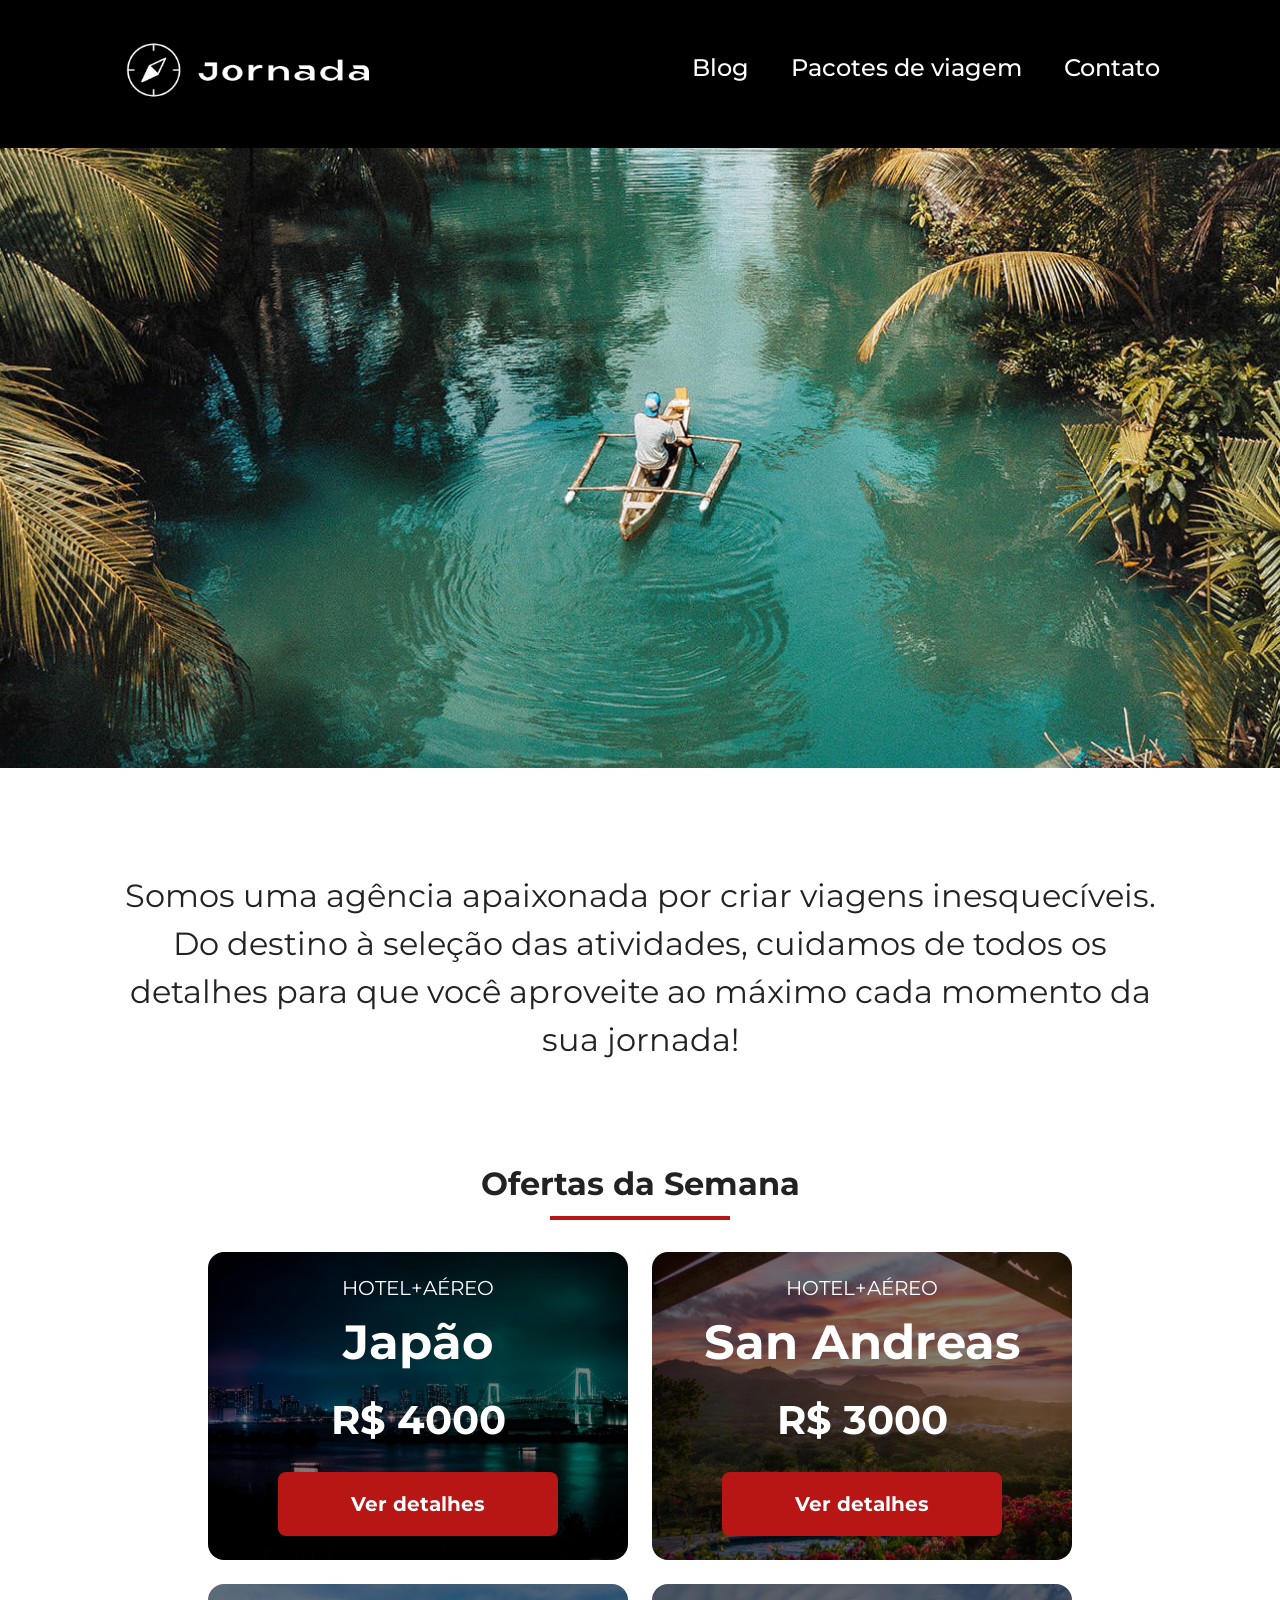
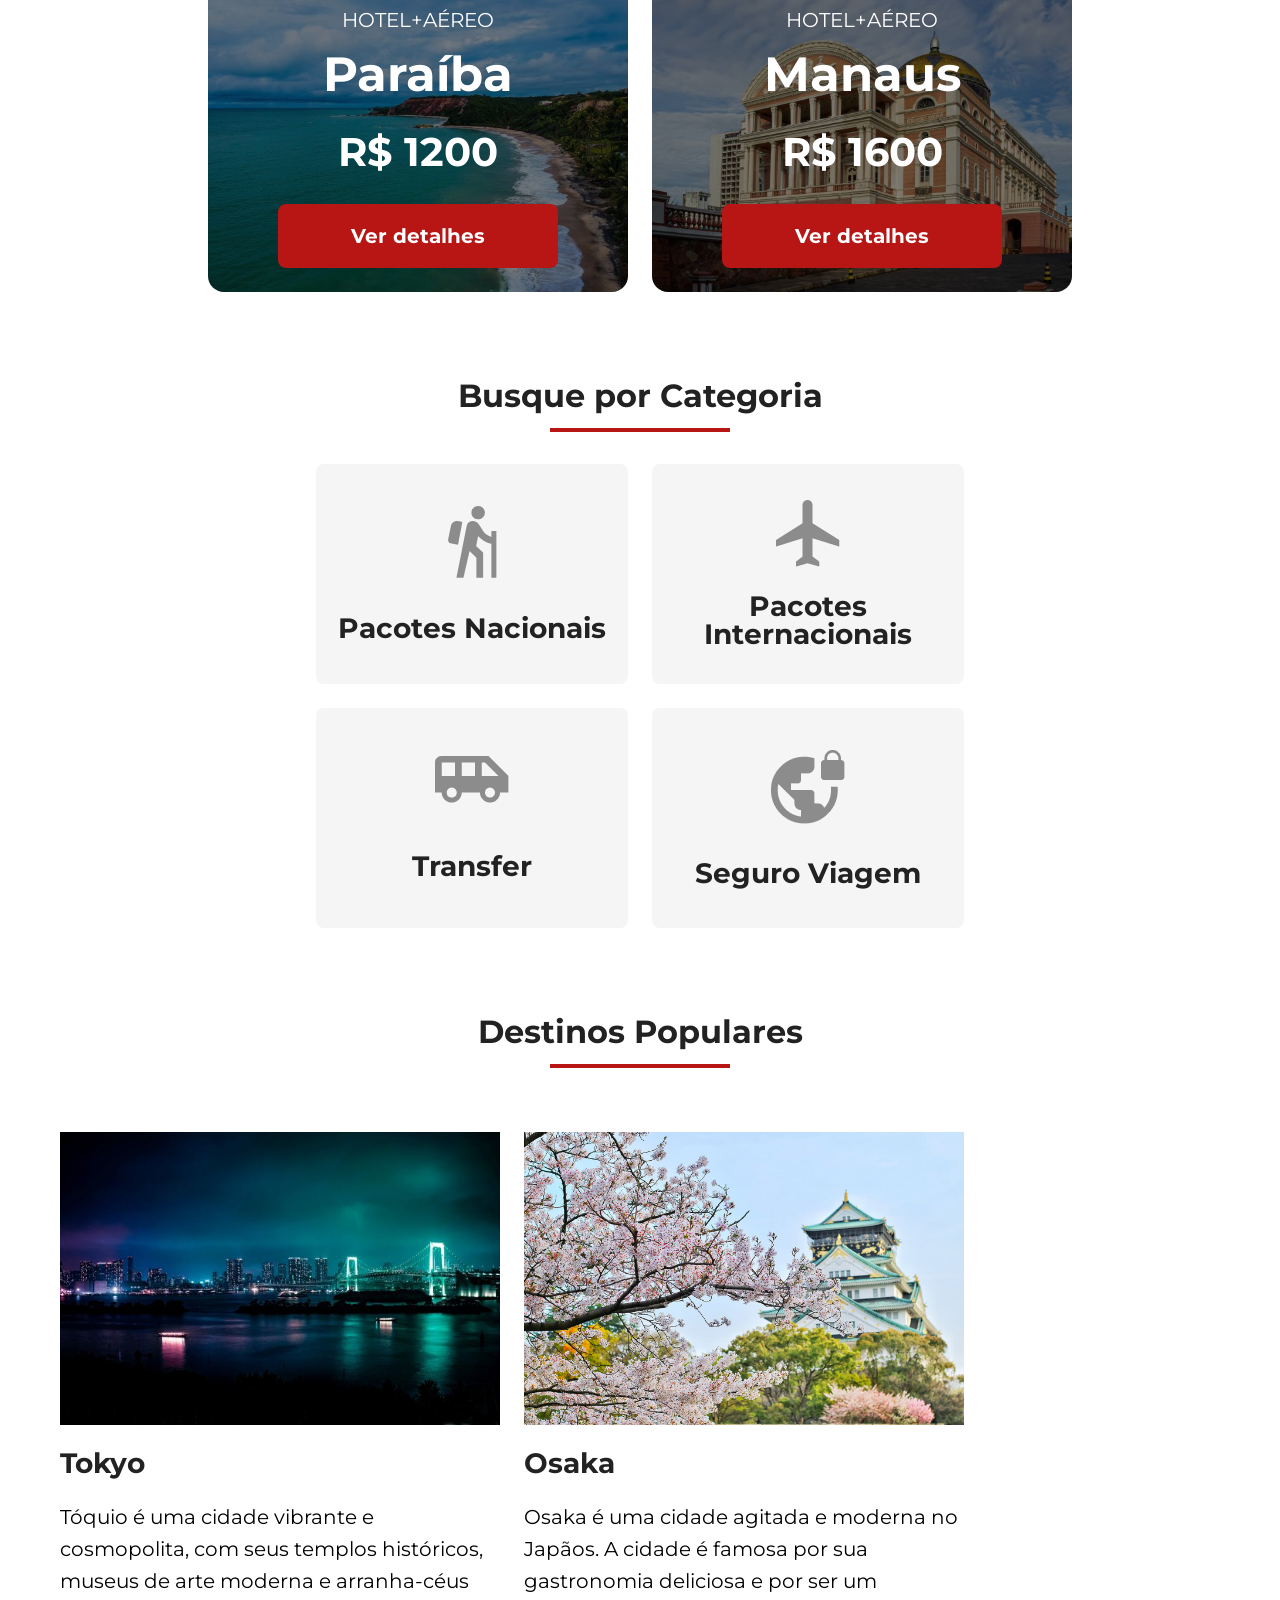
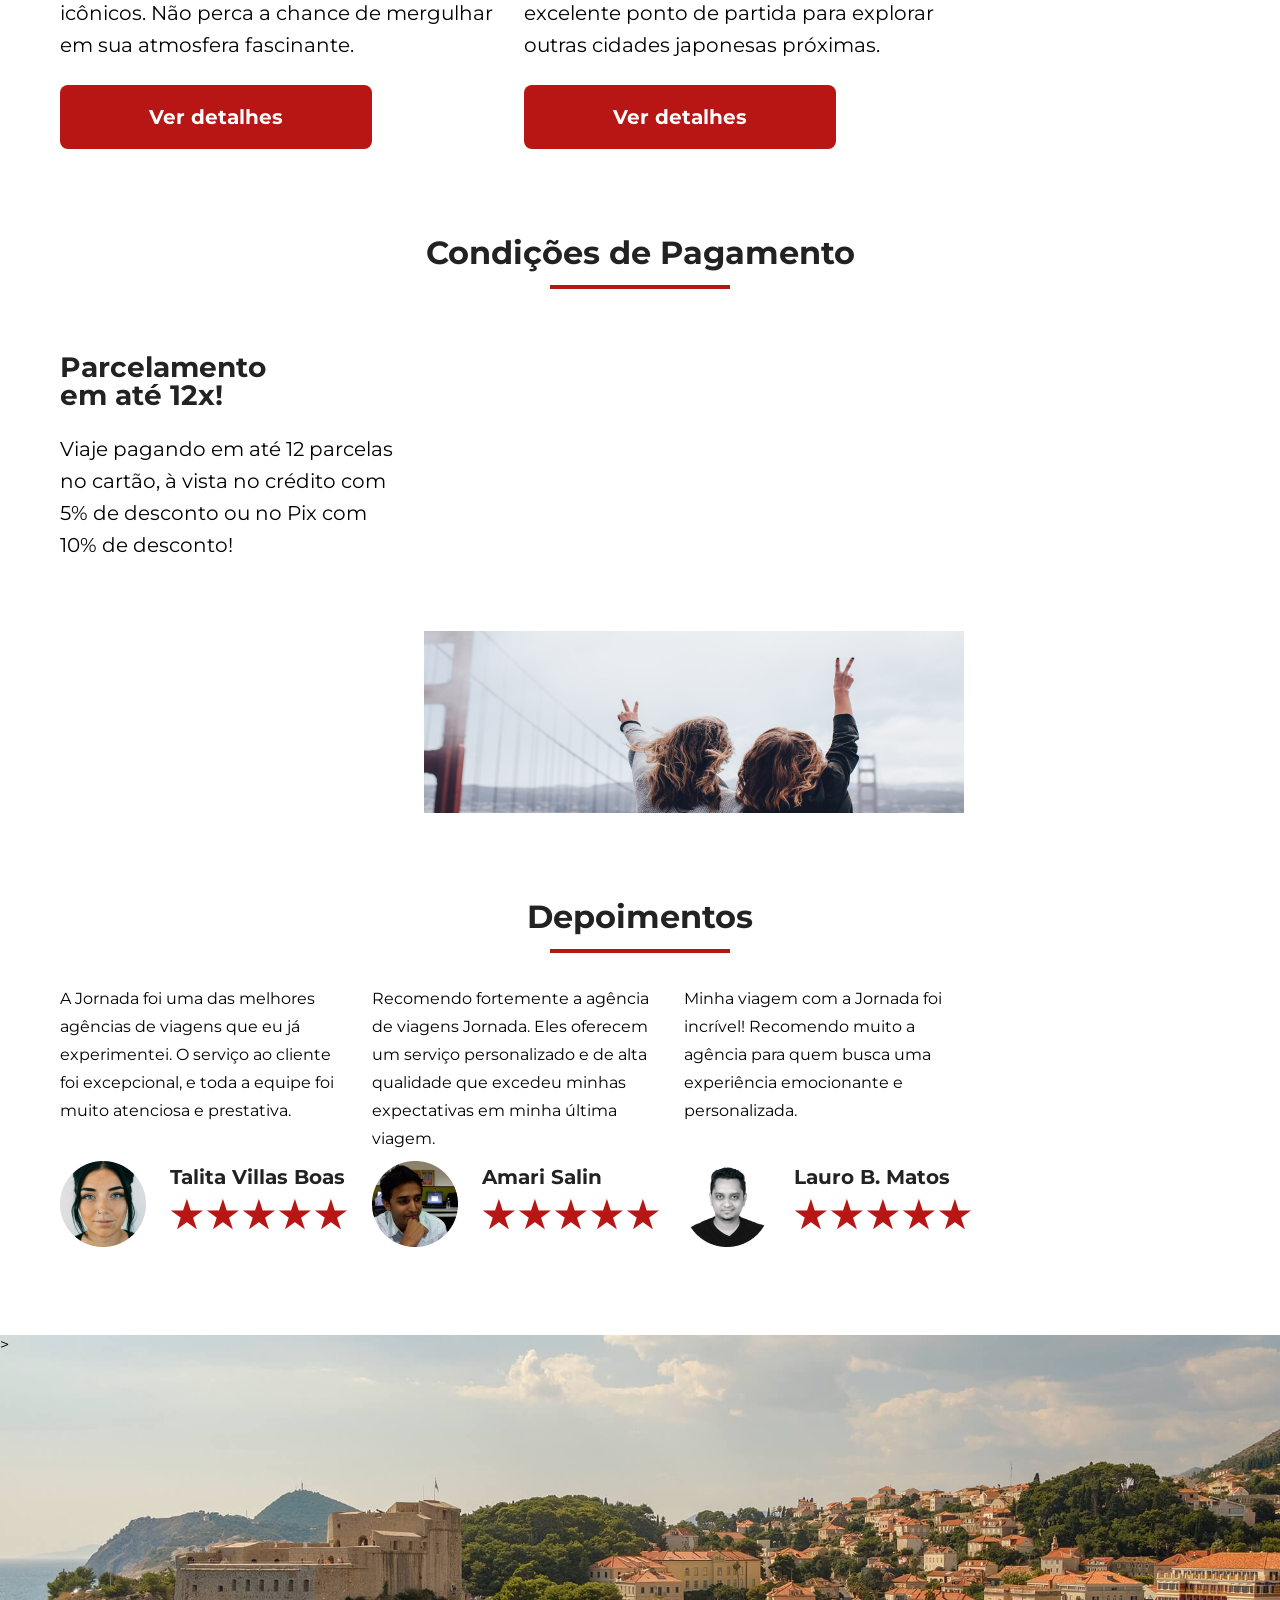
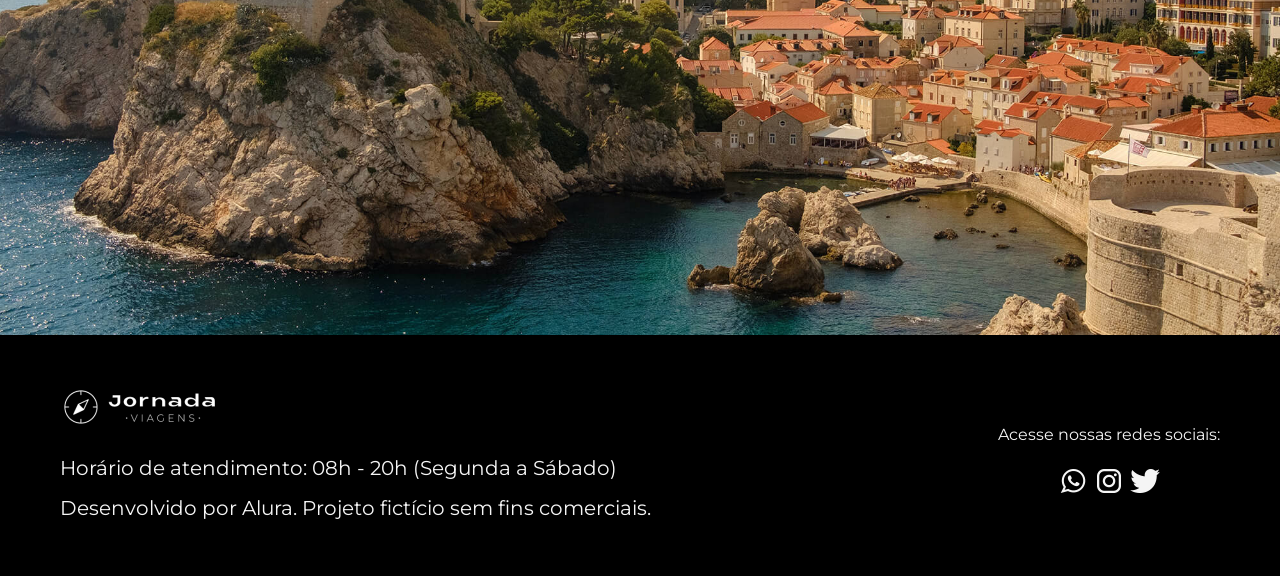
==== commit 1a0828b2: "mudanças de alt nos icones de redes sociais" ====
--- a/index.html
+++ b/index.html
@@ -9,18 +9,20 @@
   </head>
   <body>
     <header class="main-header">
-      <a class="logo" href="index.html" title="Ir para a página inicial">
-        <img
-          class="img-mobile"
-          src="./imgs/logo-bussola-white.png"
-          alt="Bussola do logo Jornada Viagens na cor branca."
-        />
-        <img
-          class="img-desktop"
-          src="./imgs/jornada-logo.png"
-          alt="Bússola e logo do Jornada Viagens na cor branca."
-        />
-      </a>
+      <h1 title="Jornada Viagens">
+        <a class="logo" href="index.html" title="Ir para a página inicial">
+          <img
+            class="img-mobile"
+            src="./imgs/logo-bussola-white.png"
+            alt="Bussola do logo Jornada Viagens na cor branca."
+          />
+          <img
+            class="img-desktop"
+            src="./imgs/jornada-logo.png"
+            alt="Bússola e logo do Jornada Viagens na cor branca."
+          />
+        </a>
+      </h1>
       <div class="navigation-menu">
         <label for="menu">
           <img
@@ -333,7 +335,7 @@
               title="Whatsapp"
               aria-label="Acessar Whatsapp do Jornada Viagens"
             >
-              <img src="./imgs/Whatsapp 1.png" />
+              <img src="./imgs/Whatsapp 1.png" alt="" />
             </a>
             <a
               href="."
@@ -341,7 +343,7 @@
               title="Instagram"
               aria-label="Acessar Instagram do Jornada Viagens"
             >
-              <img src="./imgs/Instragam 1.png" />
+              <img src="./imgs/Instragam 1.png" alt="" />
             </a>
             <a
               href="."
@@ -349,7 +351,11 @@
               title="Twitter"
               aria-label="Acessar Twitter do Jornada Viagens"
             >
-              <img src="./imgs/Twiter 1.png" />
+              <img
+                src="./imgs/Twiter 1.png"
+                alt="Ícone da rede social Twitter"
+                alt=""
+              />
             </a>
           </div>
         </div>
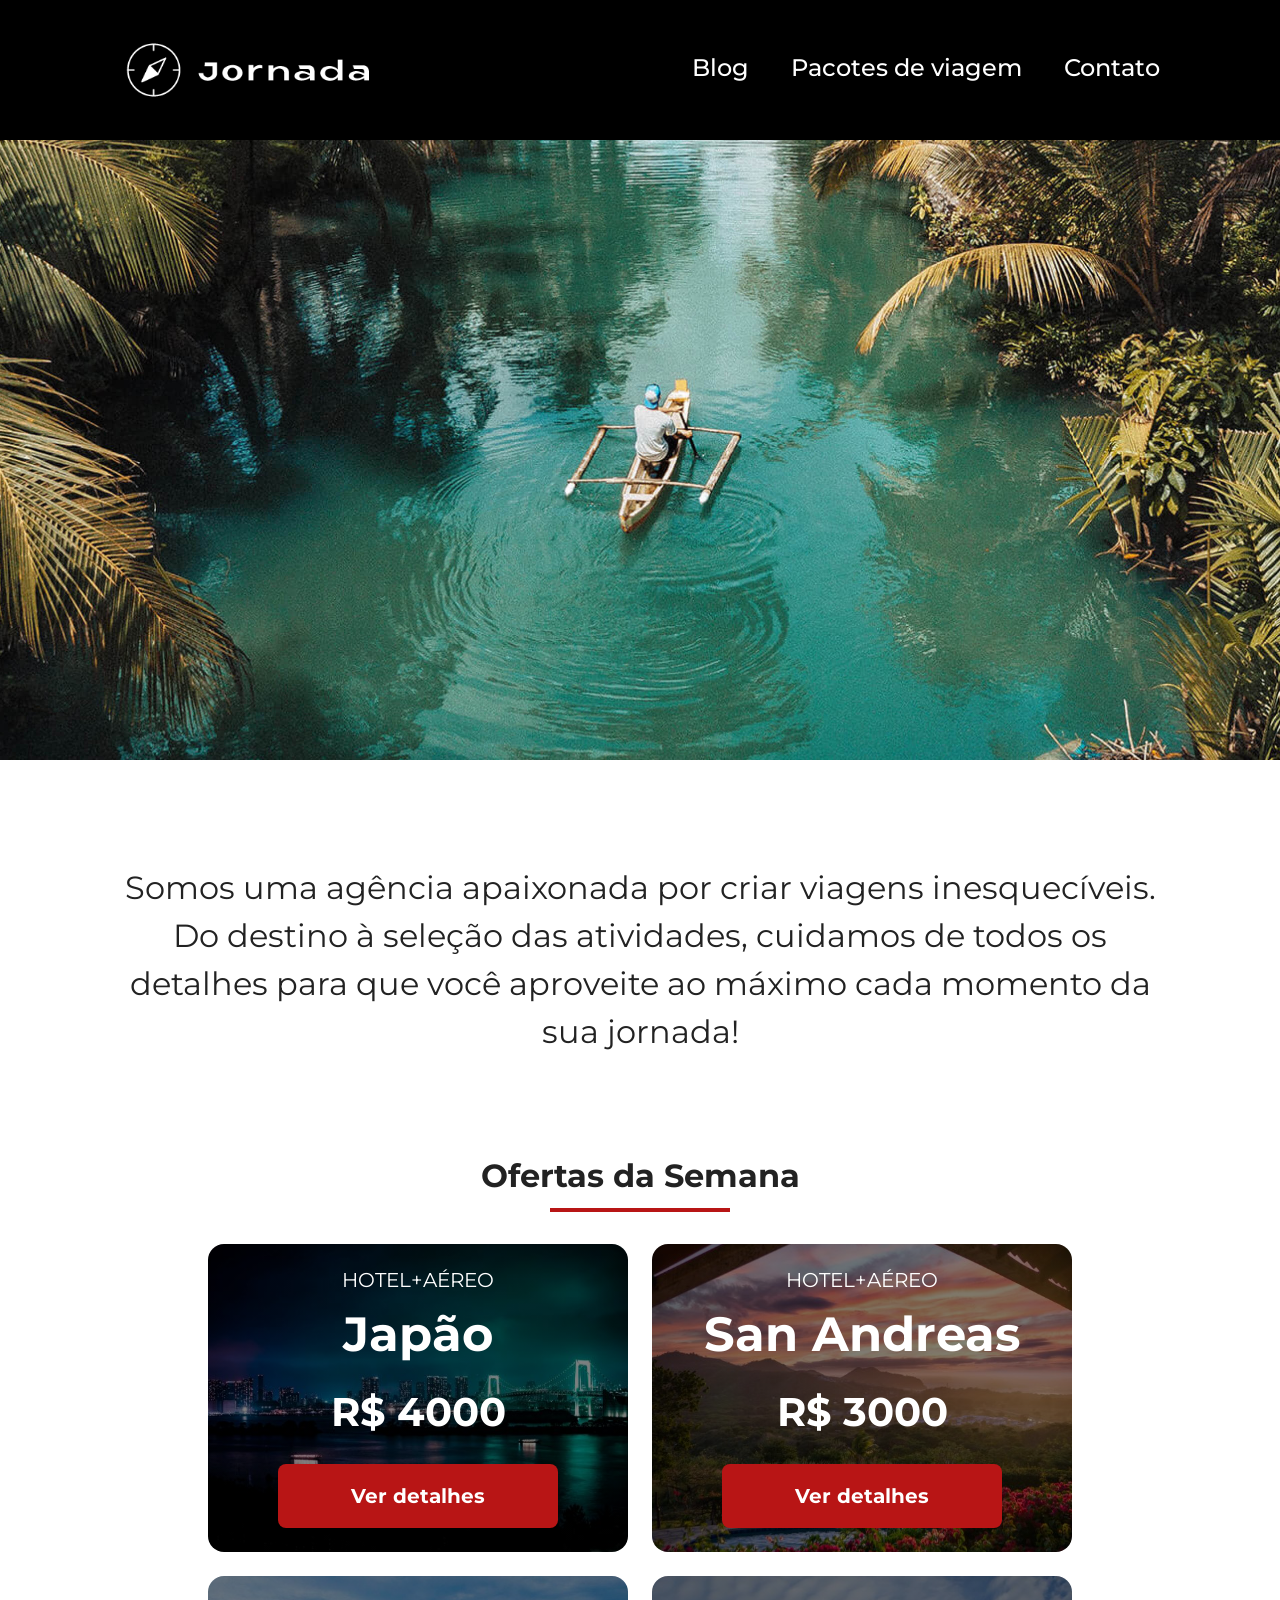
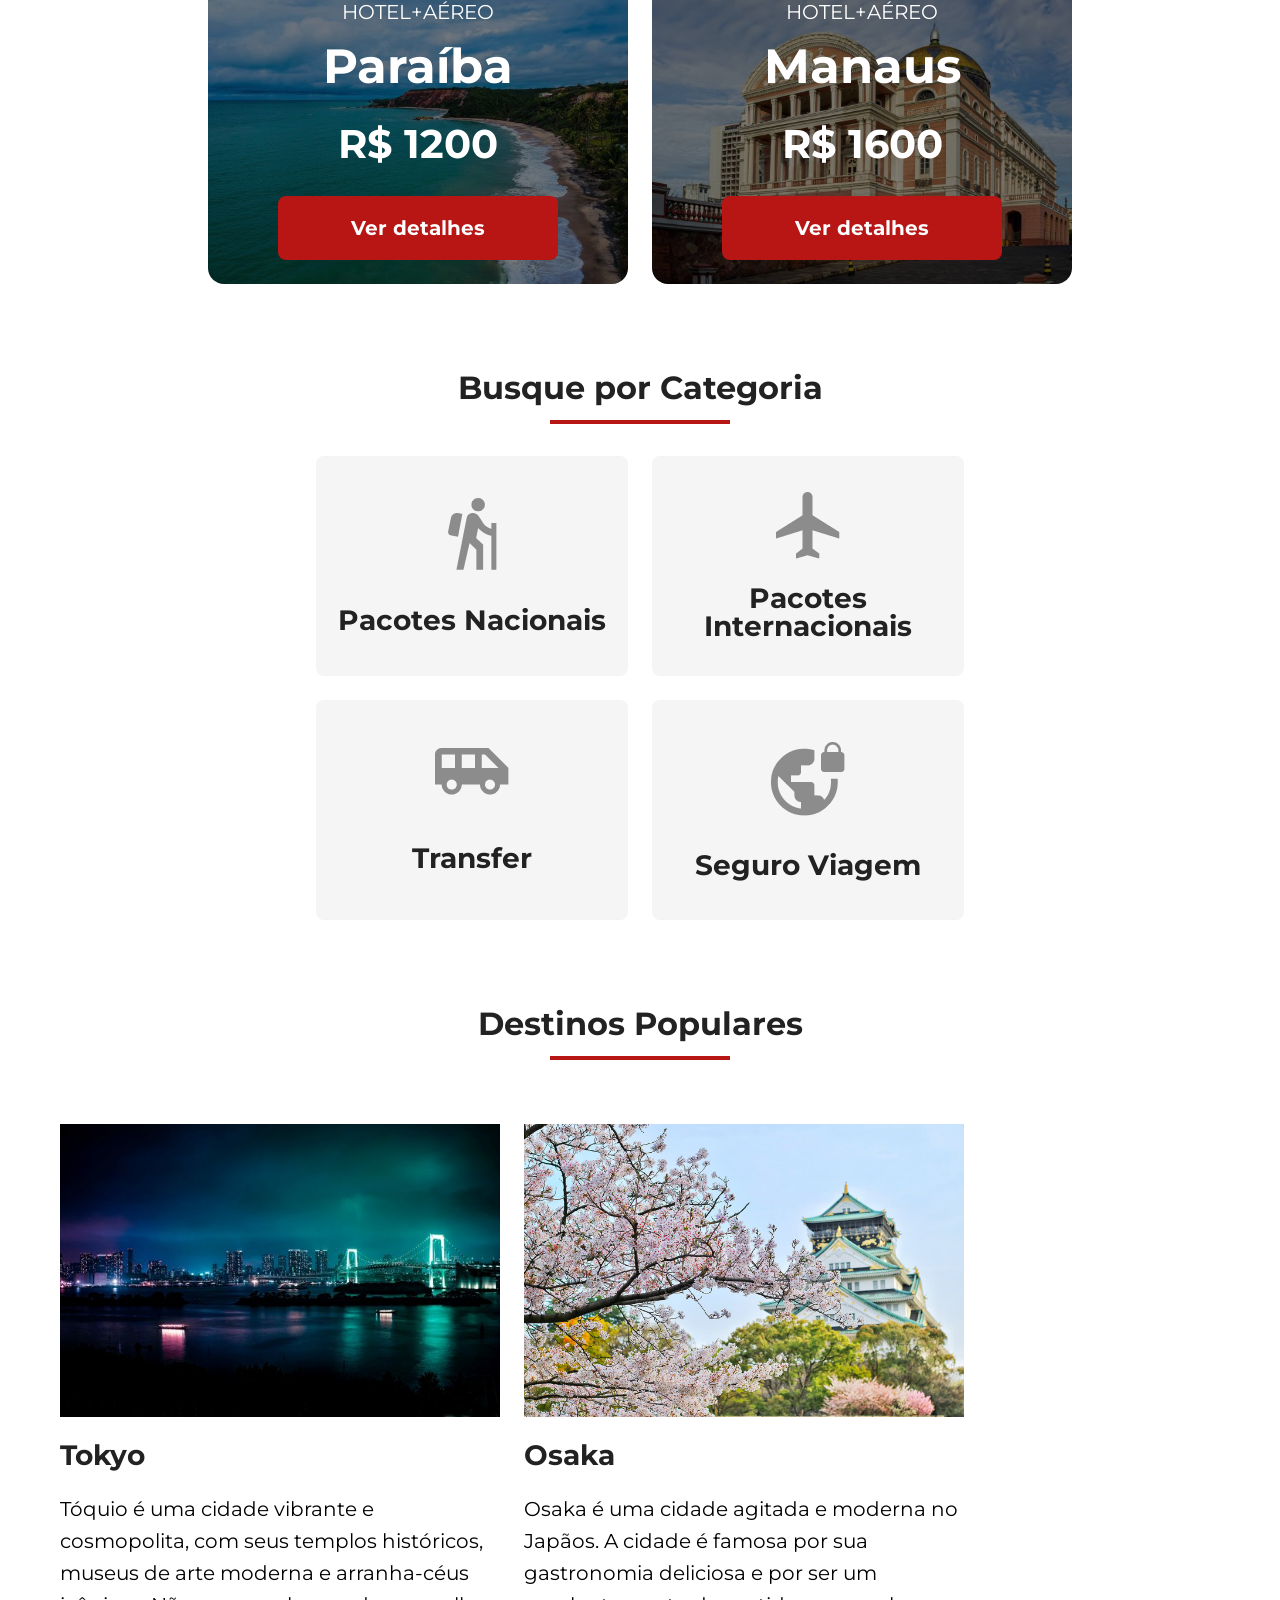
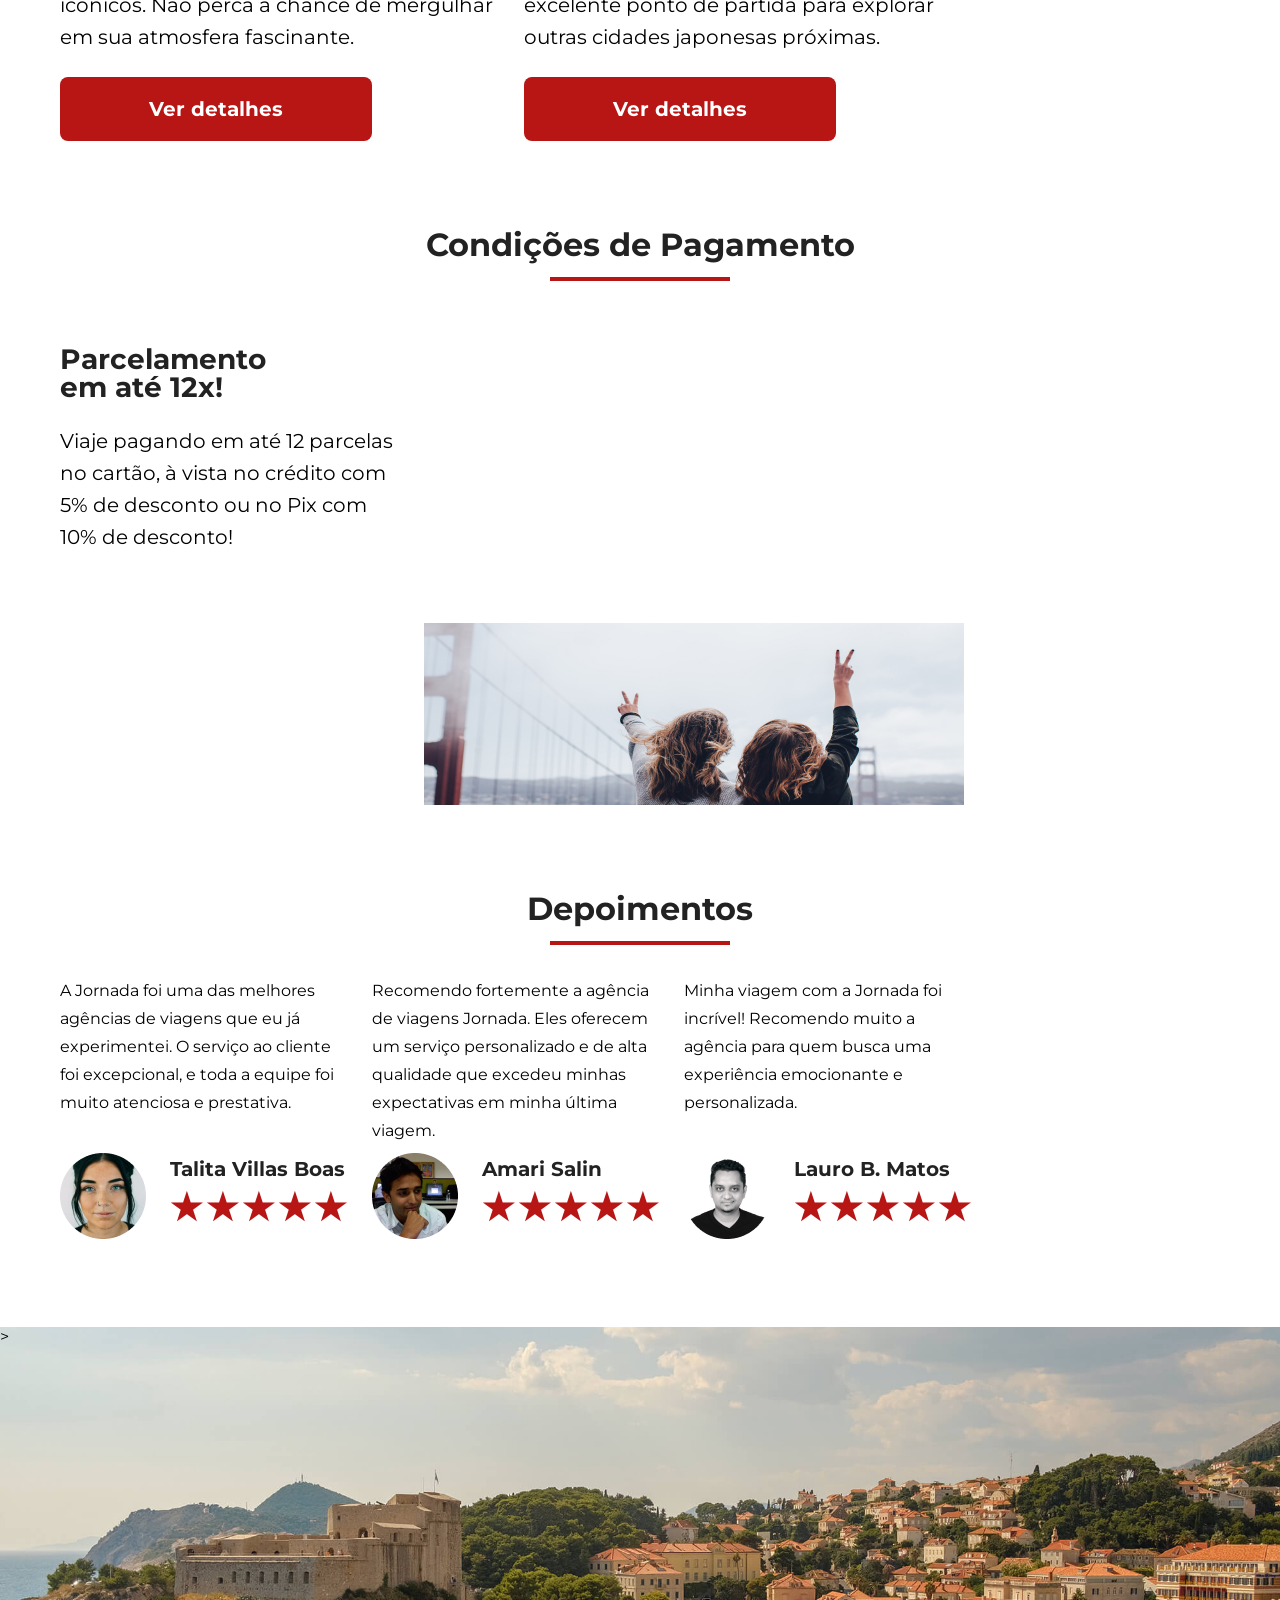
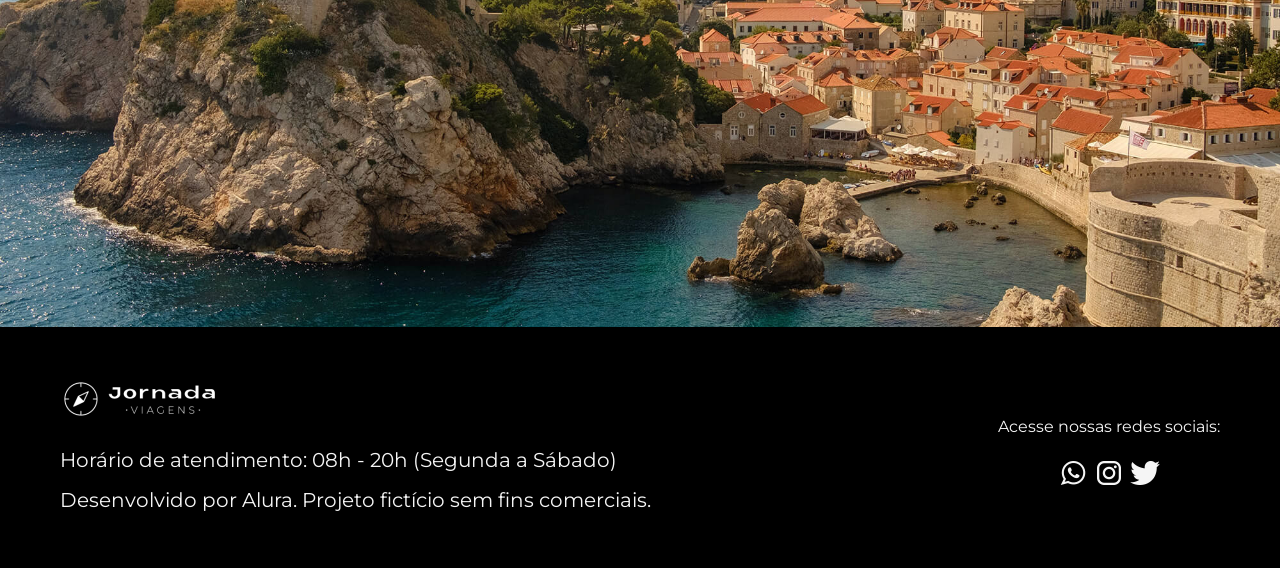
==== commit fd24262d: "h1 invisivel para acessibilidade" ====
--- a/index.html
+++ b/index.html
@@ -9,20 +9,18 @@
   </head>
   <body>
     <header class="main-header">
-      <h1 title="Jornada Viagens">
-        <a class="logo" href="index.html" title="Ir para a página inicial">
-          <img
-            class="img-mobile"
-            src="./imgs/logo-bussola-white.png"
-            alt="Bussola do logo Jornada Viagens na cor branca."
-          />
-          <img
-            class="img-desktop"
-            src="./imgs/jornada-logo.png"
-            alt="Bússola e logo do Jornada Viagens na cor branca."
-          />
-        </a>
-      </h1>
+      <a class="logo" href="index.html" title="Ir para a página inicial">
+        <img
+          class="img-mobile"
+          src="./imgs/logo-bussola-white.png"
+          alt="Bussola do logo Jornada Viagens na cor branca."
+        />
+        <img
+          class="img-desktop"
+          src="./imgs/jornada-logo.png"
+          alt="Bússola e logo do Jornada Viagens na cor branca."
+        />
+      </a>
       <div class="navigation-menu">
         <label for="menu">
           <img
@@ -61,6 +59,7 @@
         </nav>
       </div>
     </header>
+    <h1 class="sr-only">Jornada Viagens</h1>
     <section class="hero-section">
       <div class="hero-img"></div>
       <h2 class="content-text">
@@ -351,11 +350,7 @@
               title="Twitter"
               aria-label="Acessar Twitter do Jornada Viagens"
             >
-              <img
-                src="./imgs/Twiter 1.png"
-                alt="Ícone da rede social Twitter"
-                alt=""
-              />
+              <img src="./imgs/Twiter 1.png" alt="" />
             </a>
           </div>
         </div>
